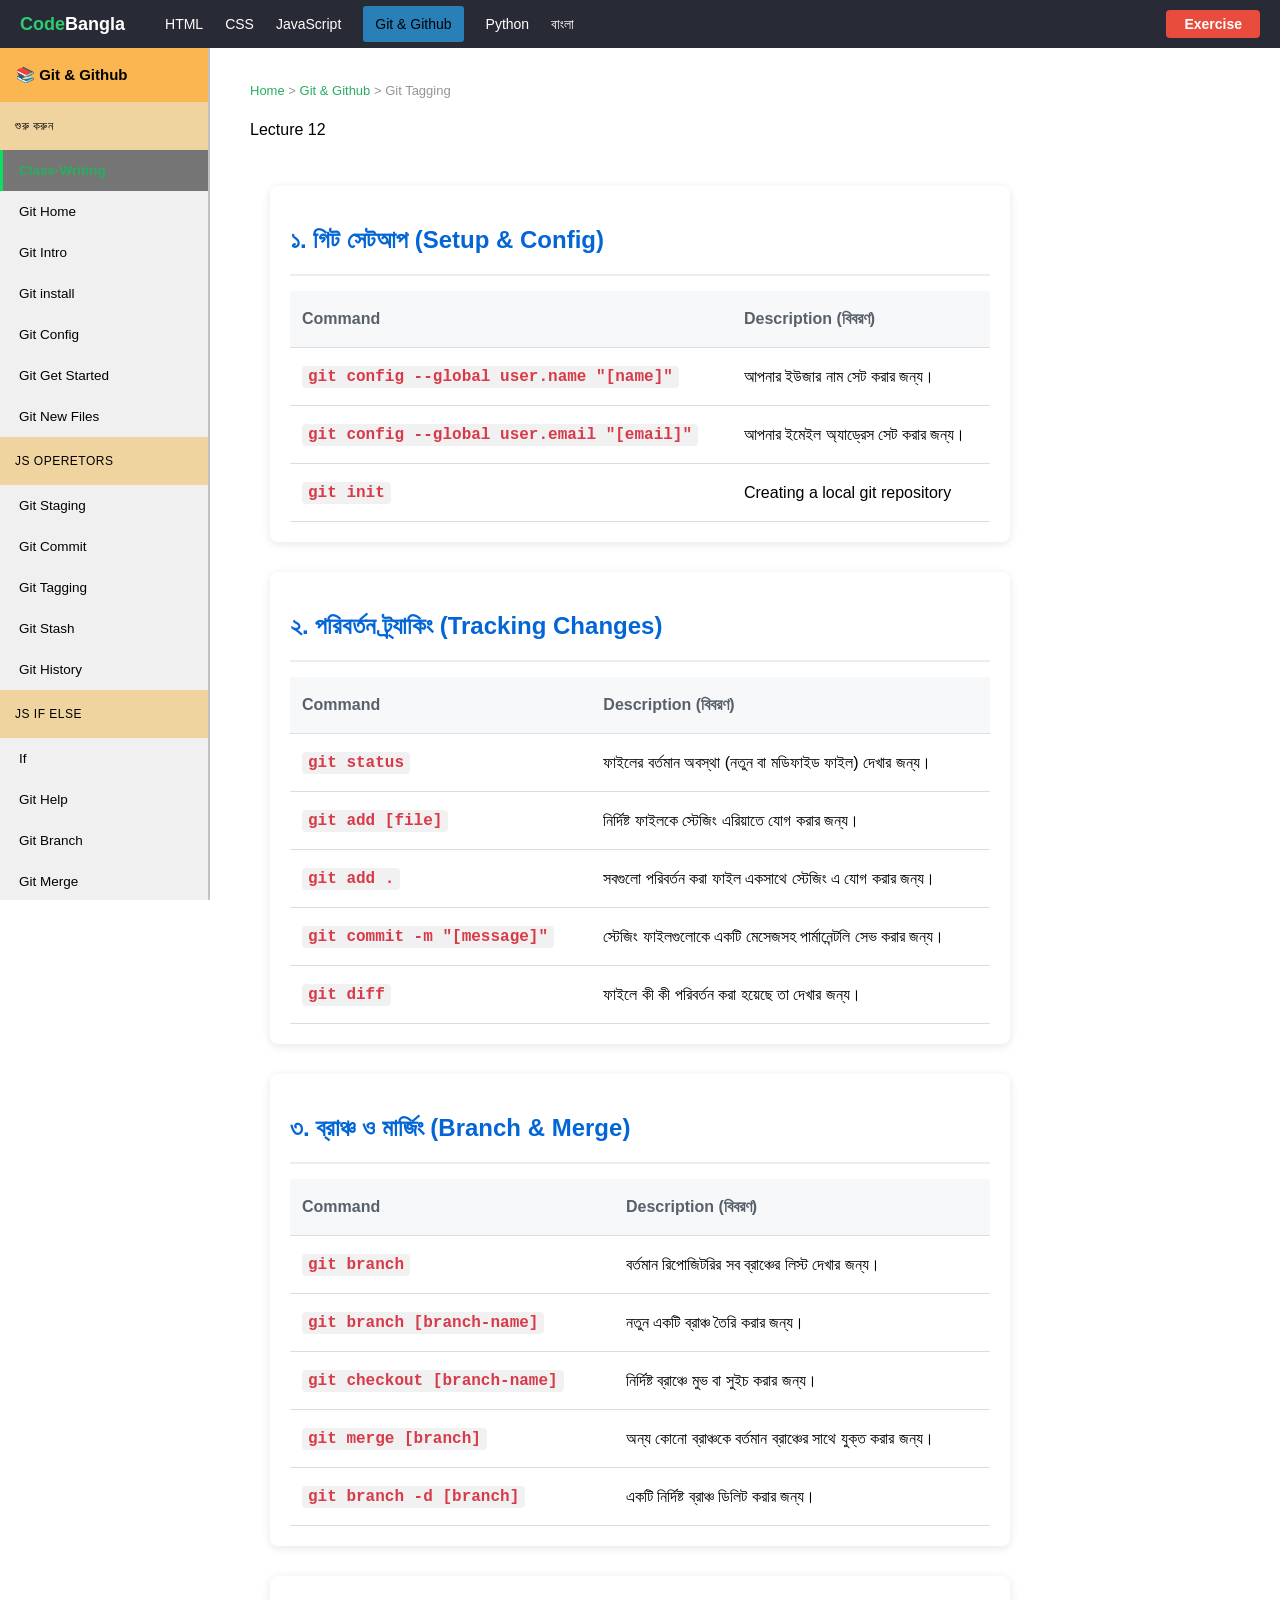
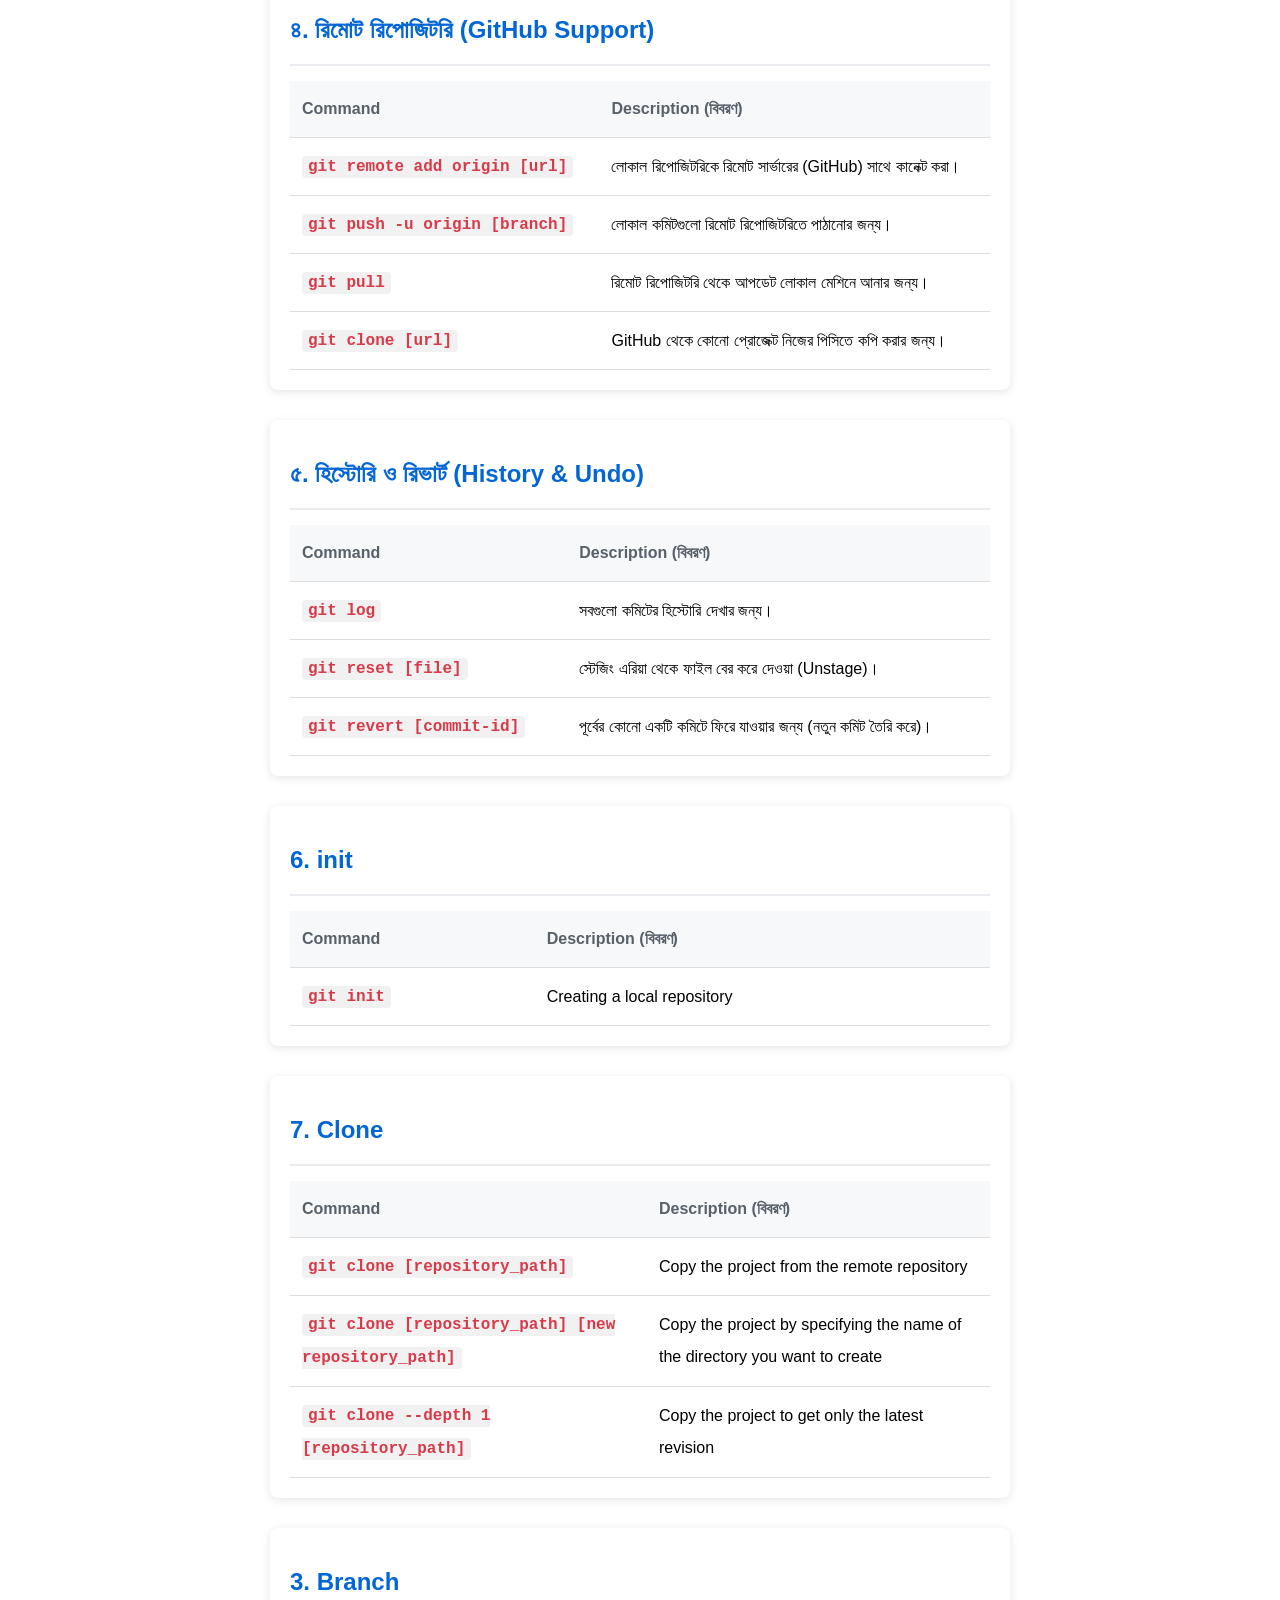
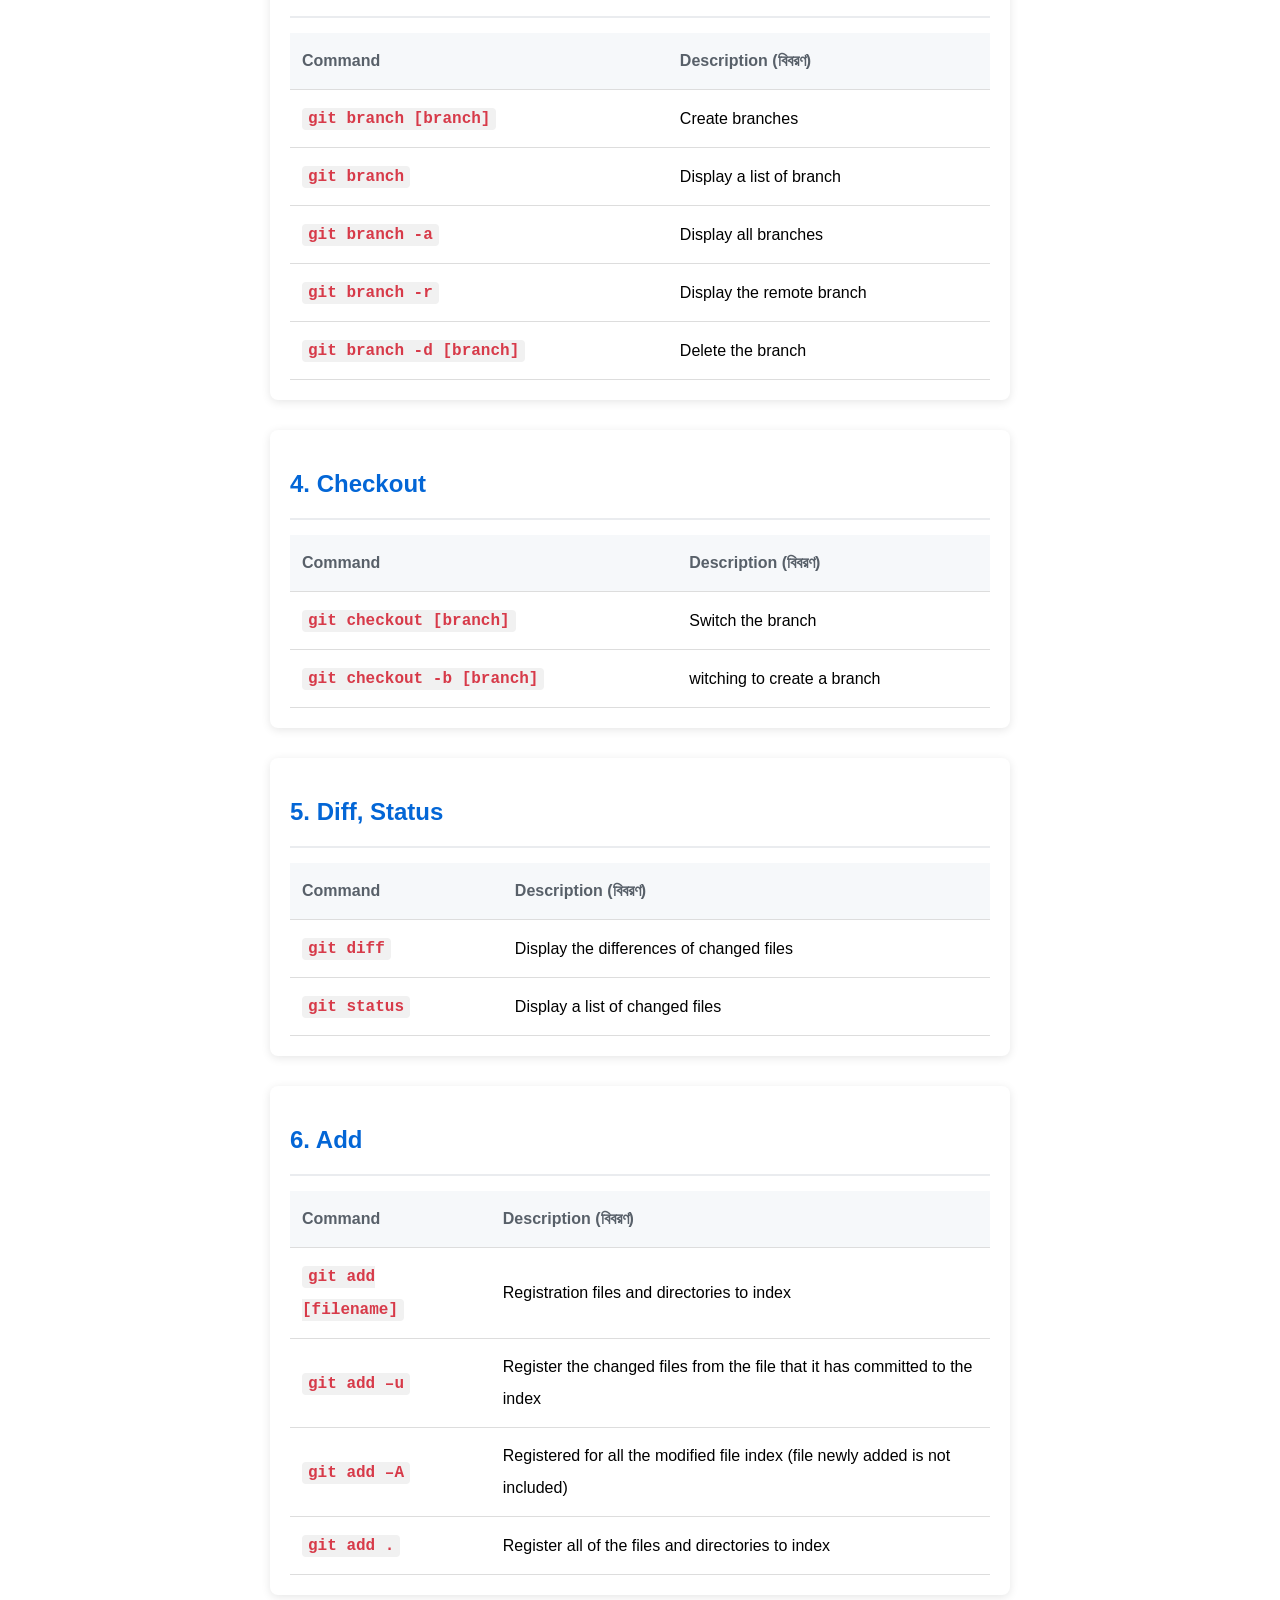
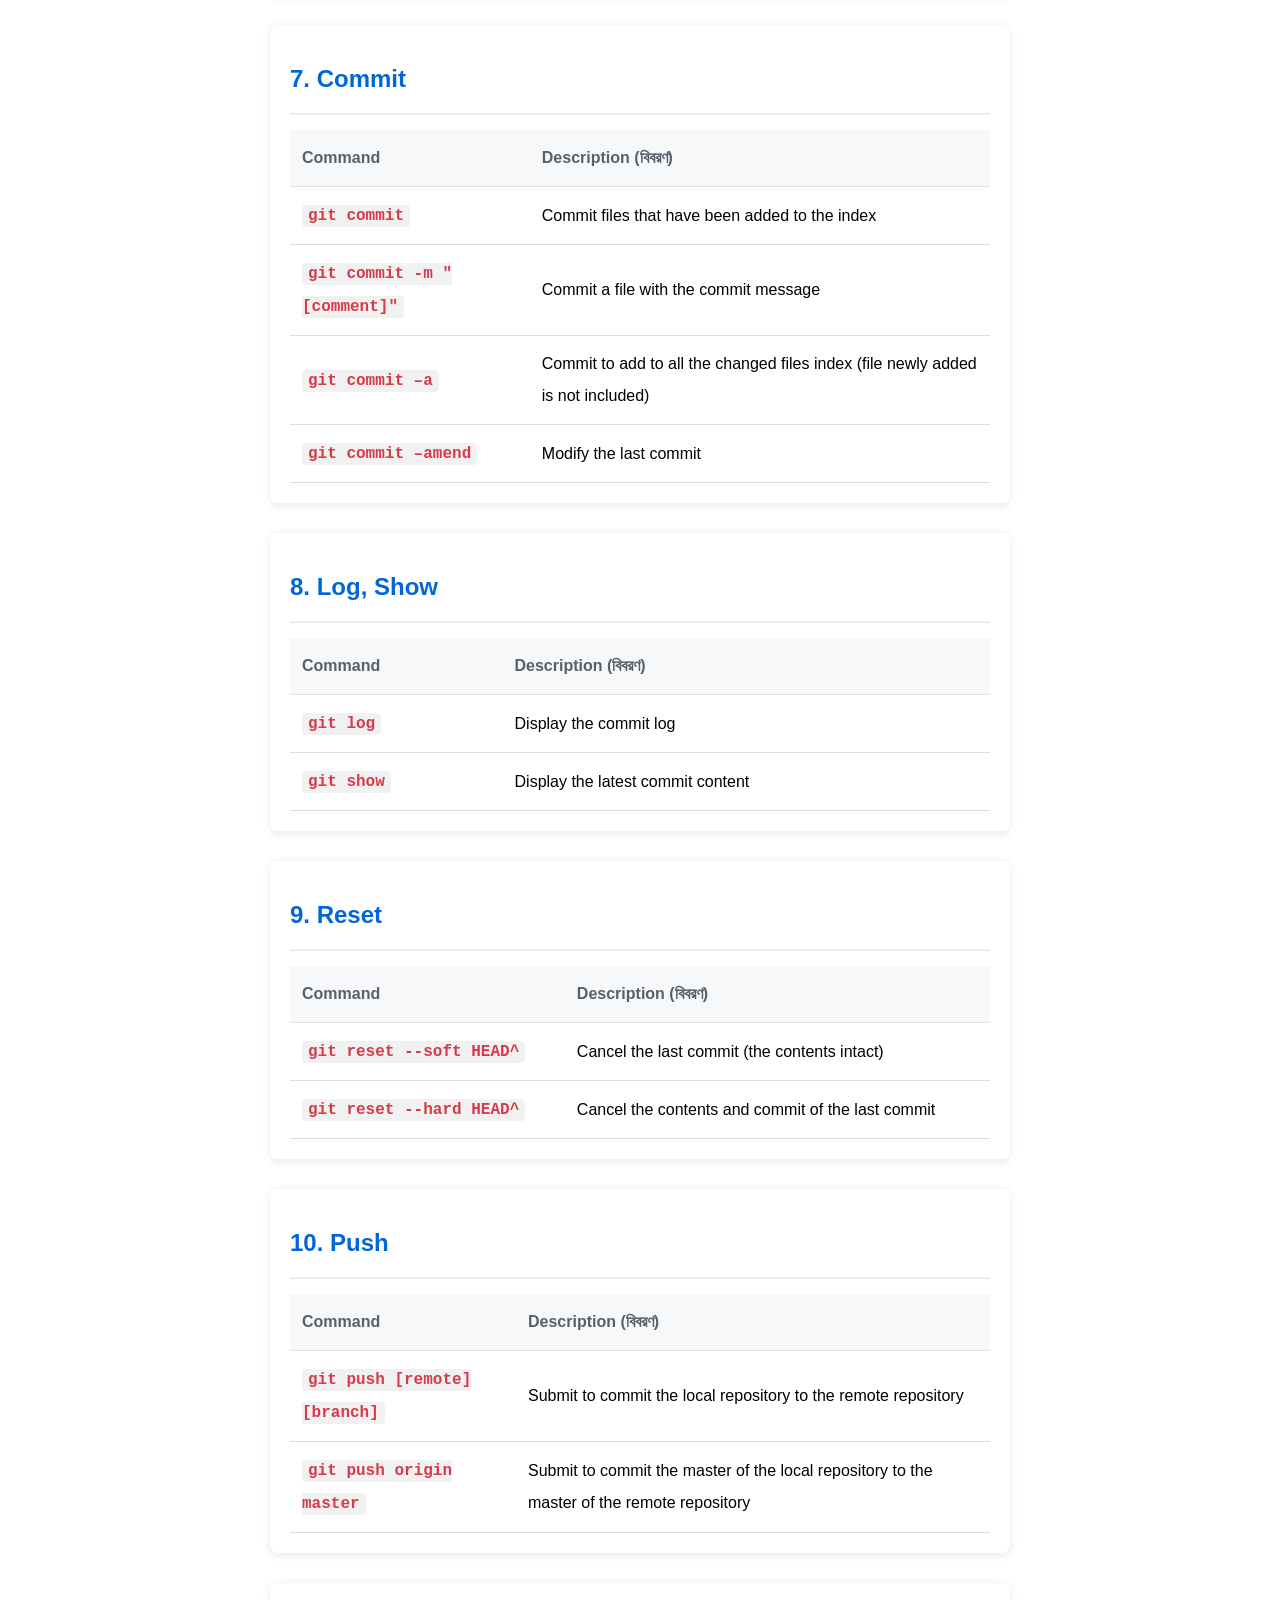
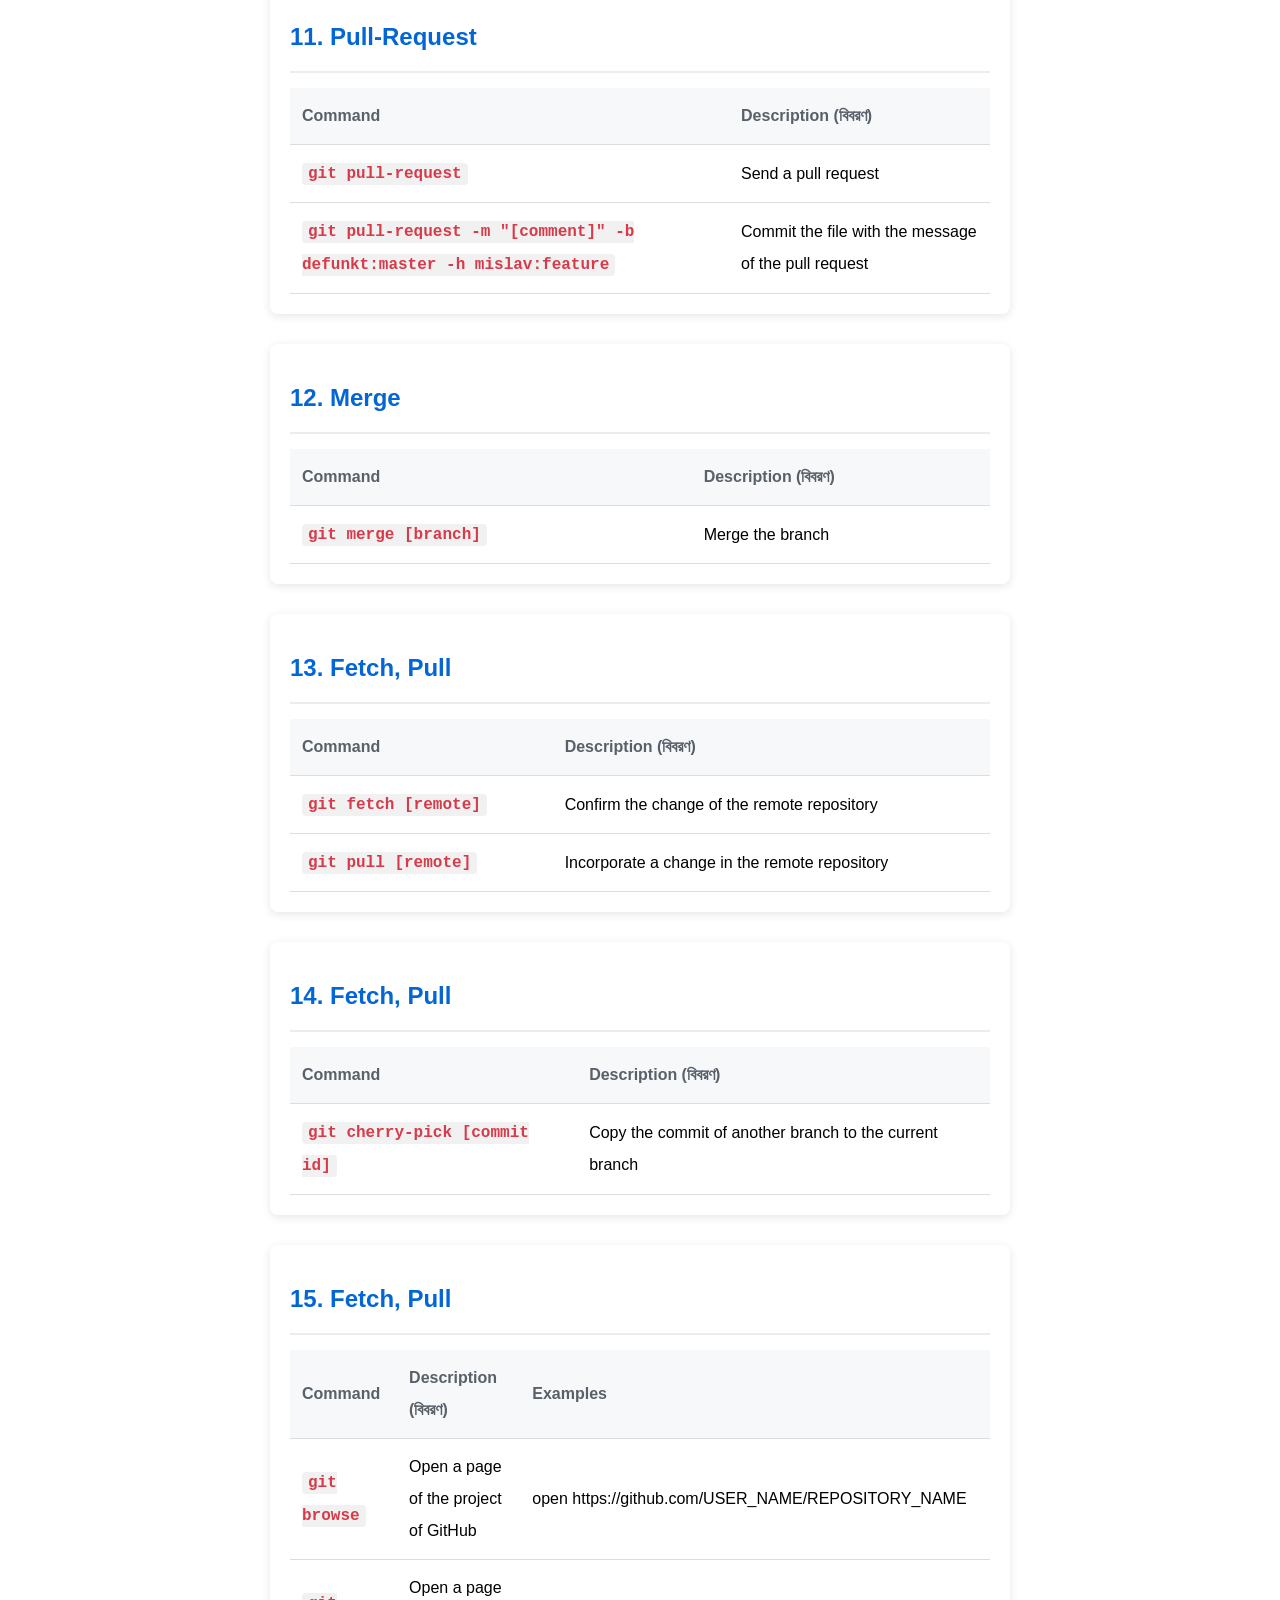
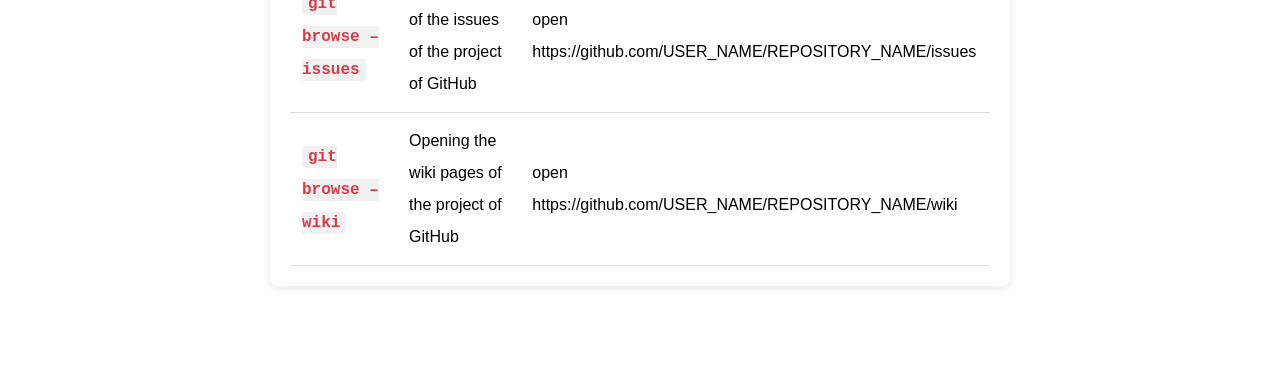
==== 04-Git-Github/04-Git-Github.html @ 044df8ef "All File Inclouded" ====
<!Doctype html>
<html lang="bn">

<head>
  <meta charset="UTF-8" />
  <meta name="viewport" content="width=device-width, initial-scale=1.0" />
  <title>Document</title>
  <link rel="stylesheet" href="04-Git-Github.css" />
</head>

<body>

  <!--? TOP NAV -->
  <!-- Start Navbar -->
  <nav class="top-nav">
    <div class="brand"><span>Code</span>Bangla</div>
    <a href="#">HTML</a>
    <a href="#">CSS</a>
    <a href="#" class="#">JavaScript</a>
    <a href="#" class="active">Git & Github</a>
    <a href="#">Python</a>
    <a href="#">বাংলা</a>
      <button class="exercise-btn">Exercise</button>
  </nav>
<!-- End of Top Navbar -->


<!-- Start Layout -->
  <div class="layout">


<!--? SIDEBAR -->
<!-- Start Sidbar -->
  <div class="sidebar">
    <div class="sidebar-header">📚 Git & Github</div>

    <div class="sidebar-section">শুরু করুন</div>
      <a onclick="showPage('class-writing')" class="active" id="nav-class-writing">Class-Writing</a>

      <a onclick="showPage('introduction')" id="nav-introduction">Git Home</a>
      <a onclick="showPage('syntax')" id="nav-syntax">Git Intro</a>
      <a onclick="showPage('statements')" id="nav-statements">Git install</a>
      <a onclick="showPage('comments')" id="nav-comments">Git Config</a>
      <a onclick="showPage('variables')" id="nav-variables">Git Get Started</a>
      <a onclick="showPage('types')" id="nav-types">Git New Files</a>

    <div class="sidebar-section">JS Operetors</div>
      <a onclick="showPage('operators')" id="nav-operators">Git Staging</a>
      <a onclick="showPage('arithmetic')" id="nav-arithmetic">Git Commit</a>
      <a onclick="showPage('assignment')" id="nav-assignment">Git Tagging</a>
      <a onclick="showPage('compasirons')" id="nav-compasirons">Git Stash</a>
      <a onclick="showPage('conditional')" id="nav-conditional">Git History</a>

    <div class="sidebar-section">JS If Else</div>
      <a onclick="showPage('if')" id="nav-if">If</a>
      <a onclick="showPage('if-else')" id="nav-if-else">Git Help</a>
      <a onclick="showPage('ternary')" id="nav-ternary">Git Branch</a>
      <a onclick="showPage('switch')" id="nav-switch">Git Merge</a>
      <a onclick="showPage('booleans')" id="nav-booleans">Git Workflow</a>
      <a onclick="showPage('logical')" id="nav-logical">Git Best Practices</a>

    <div class="sidebar-section">JS Loops</div>
      <a onclick="showPage('loops')" id="nav-loops">Git Glossary</a>
      <a onclick="showPage('loops-for')" id="nav-loops-for">Loops for</a>
      <a onclick="showPage('loops-while')" id="nav-loops-while">Loops while</a>
      <a onclick="showPage('break')" id="nav-break">Break</a>
      <a onclick="showPage('continue')" id="nav-continue">Continue</a>
      <a onclick="showPage('control-flow')" id="nav-control-flow">Control Flow</a>

    <div class="sidebar-section">JS Strings</div>
      <a onclick="showPage('strings')" id="nav-strings">Strings</a>
      <a onclick="showPage('string-templates')" id="nav-string-templates">StringTemplates</a>
      <a onclick="showPage('string-methods')" id="nav-string-methods">String Methods</a>
      <a onclick="showPage('string-search')" id="nav-string-search">String Search</a>
      <a onclick="showPage('string-reference')" id="nav-string-reference">String Reference</a>

    <div class="sidebar-section">JS Numbers</div>
      <a onclick="showPage('numbers')" id="nav-numbers">Numbers</a>
      <a onclick="showPage('numbers-methods')" id="nav-numbers-methods">Numbers Methods</a>
      <a onclick="showPage('numbers-properties')" id="nav-numbers-properties">Numbers Properties</a>
      <a onclick="showPage('numbers-reference')" id="nav-numbers-reference">Numbers Reference</a>
      <a onclick="showPage('numbers-bitwise')" id="nav-numbers-bitwise">Numbers Bitwise</a>
      <a onclick="showPage('number-biglnt')" id="nav-number-biglnt">Numbers Biglnt</a>

    <div class="sidebar-section">JS Functions</div>
      <a onclick="showPage('function-path')" id="nav-function-path">Function Path</a>
      <a onclick="showPage('function-intro')" id="nav-function-intro">Function Intro</a>
      <a onclick="showPage('function-invocation')" id="nav-function-invocation">Function Invocation</a>
      <a onclick="showPage('function-parameters')" id="nav-function-parameters">Function Parameters</a>
      <a onclick="showPage('function-returns')" id="nav-function-returns">Function Returns</a>
      <a onclick="showPage('function-arguments')" id="nav-function-arguments">Function Arguments</a>
      <a onclick="showPage('function-expressions')" id="nav-function-expressions">Function Expressions</a>
      <a onclick="showPage('function-arrow')" id="nav-function-arrow">Function Arrow</a>
      <a onclick="showPage('function-quize')" id="nav-function-quize">Function Quiz</a>

    <div class="sidebar-section">JS Objects</div>
      <a onclick="showPage('object-path')" id="nav-object-path">Object- Path</a>
      <a onclick="showPage('object-intro')" id="nav-object-intro">Object Intro</a>
      <a onclick="showPage('object-properties')" id="nav-object-properties">Object Properties</a>
      <a onclick="showPage('object-methods')" id="nav-object-methods">Object Methods</a>
      <a onclick="showPage('object-this')" id="nav-object-this">Object This</a>
      <a onclick="showPage('object-display')" id="nav-object-display">Object Display</a>
      <a onclick="showPage('object-constructors')" id="nav-object-constructors">Object Constructors</a>

    <div class="sidebar-section">JS Scope</div>
      <a onclick="showPage('scope')" id="nav-scope">Scope</a>
      <a onclick="showPage('code-blocks')" id="nav-code-blocks">Code Blocks</a>
      <a onclick="showPage('code-hoisting')" id="nav-code-hoisting">Code Hoisting</a>
      <a onclick="showPage('code-strict-mode')" id="nav-code-strict-mode">Code Strict Mode</a>

    <div class="sidebar-section">JS Dates</div>
      <a onclick="showPage('dates')" id="nav-dates">Dates</a>
      <a onclick="showPage('date-formats')" id="nav-date-formats">Date Formats</a>
      <a onclick="showPage('date-get')" id="nav-date-get">Date Get</a>
      <a onclick="showPage('date-set')" id="nav-date-set">Date Set</a>
      <a onclick="showPage('date-methods')" id="nav-date-methods">Date Methods</a>
      <a onclick="showPage('date-blocks')" id="nav-date-blocks">Code Blocks</a>

    <div class="sidebar-section">JS Arrays</div>
      <a onclick="showPage('arrays')" id="nav-arrays">Arrays</a>
      <a onclick="showPage('array-methods')" id="nav-array-methods">Array Methods</a>
      <a onclick="showPage('array-search')" id="nav-array-search">Array Search</a>
      <a onclick="showPage('array-sort')" id="nav-array-sort">Array Sort</a>
      <a onclick="showPage('array-iterations')" id="nav-array-iterations">Array Iterations</a>
      <a onclick="showPage('array-reference')" id="nav-array-reference">Array Reference</a>
      <a onclick="showPage('array-const')" id="nav-array-const">Array Const</a>
  </div>
<!-- End Sidbar -->


<!--? MAIN CONTENT -->
<!-- Start Main Content -->
  <div class="main">










<!--? Class-00 Class-writing পেজ এর জন্য -->
<!--! Class-00 Class-writing পেজ এর জন্য -->
    <div class="page" id="page-class-writing">
            <div class="breadcrumb">
        <a href="#">Home</a> >
        <a href="#">Git & Github</a> > Git Tagging
    </div>
        <div>Lecture 12</div> 


        <main>
        <section class="command-section">
            <h2 class="git-all-tag">১. গিট সেটআপ (Setup & Config)</h2>
            <table>
                <tr>
                    <th>Command</th>
                    <th>Description (বিবরণ)</th>
                </tr>
                <tr>
                    <td><code>git config --global user.name "[name]"</code></td>
                    <td>আপনার ইউজার নাম সেট করার জন্য।</td>
                </tr>
                <tr>
                    <td><code>git config --global user.email "[email]"</code></td>
                    <td>আপনার ইমেইল অ্যাড্রেস সেট করার জন্য।</td>
                </tr>
                <tr>
                    <td><code>git init</code></td>
                    <td>Creating a local git repository</td>
                </tr>
            </table>
        </section>

        <section class="command-section">
            <h2  class="git-all-tag">২. পরিবর্তন ট্র্যাকিং (Tracking Changes)</h2>
            <table>
                <tr>
                    <th>Command</th>
                    <th>Description (বিবরণ)</th>
                </tr>
                <tr>
                    <td><code>git status</code></td>
                    <td>ফাইলের বর্তমান অবস্থা (নতুন বা মডিফাইড ফাইল) দেখার জন্য।</td>
                </tr>
                <tr>
                    <td><code>git add [file]</code></td>
                    <td>নির্দিষ্ট ফাইলকে স্টেজিং এরিয়াতে যোগ করার জন্য।</td>
                </tr>
                <tr>
                    <td><code>git add .</code></td>
                    <td>সবগুলো পরিবর্তন করা ফাইল একসাথে স্টেজিং এ যোগ করার জন্য।</td>
                </tr>
                <tr>
                    <td><code>git commit -m "[message]"</code></td>
                    <td>স্টেজিং ফাইলগুলোকে একটি মেসেজসহ পার্মানেন্টলি সেভ করার জন্য।</td>
                </tr>
                <tr>
                    <td><code>git diff</code></td>
                    <td>ফাইলে কী কী পরিবর্তন করা হয়েছে তা দেখার জন্য।</td>
                </tr>
            </table>
        </section>

        <section class="command-section">
            <h2  class="git-all-tag">৩. ব্রাঞ্চ ও মার্জিং (Branch & Merge)</h2>
            <table>
                <tr>
                    <th>Command</th>
                    <th>Description (বিবরণ)</th>
                </tr>
                <tr>
                    <td><code>git branch</code></td>
                    <td>বর্তমান রিপোজিটরির সব ব্রাঞ্চের লিস্ট দেখার জন্য।</td>
                </tr>
                <tr>
                    <td><code>git branch [branch-name]</code></td>
                    <td>নতুন একটি ব্রাঞ্চ তৈরি করার জন্য।</td>
                </tr>
                <tr>
                    <td><code>git checkout [branch-name]</code></td>
                    <td>নির্দিষ্ট ব্রাঞ্চে মুভ বা সুইচ করার জন্য।</td>
                </tr>
                <tr>
                    <td><code>git merge [branch]</code></td>
                    <td>অন্য কোনো ব্রাঞ্চকে বর্তমান ব্রাঞ্চের সাথে যুক্ত করার জন্য।</td>
                </tr>
                <tr>
                    <td><code>git branch -d [branch]</code></td>
                    <td>একটি নির্দিষ্ট ব্রাঞ্চ ডিলিট করার জন্য।</td>
                </tr>
            </table>
        </section>

        <section class="command-section">
            <h2 class="git-all-tag">৪. রিমোট রিপোজিটরি (GitHub Support)</h2>
            <table>
                <tr>
                    <th>Command</th>
                    <th>Description (বিবরণ)</th>
                </tr>
                <tr>
                    <td><code>git remote add origin [url]</code></td>
                    <td>লোকাল রিপোজিটরিকে রিমোট সার্ভারের (GitHub) সাথে কানেক্ট করা।</td>
                </tr>
                <tr>
                    <td><code>git push -u origin [branch]</code></td>
                    <td>লোকাল কমিটগুলো রিমোট রিপোজিটরিতে পাঠানোর জন্য।</td>
                </tr>
                <tr>
                    <td><code>git pull</code></td>
                    <td>রিমোট রিপোজিটরি থেকে আপডেট লোকাল মেশিনে আনার জন্য।</td>
                </tr>
                <tr>
                    <td><code>git clone [url]</code></td>
                    <td>GitHub থেকে কোনো প্রোজেক্ট নিজের পিসিতে কপি করার জন্য।</td>
                </tr>
            </table>
        </section>

        <section class="command-section">
            <h2 class="git-all-tag">৫. হিস্টোরি ও রিভার্ট (History & Undo)</h2>
            <table>
                <tr>
                    <th>Command</th>
                    <th>Description (বিবরণ)</th>
                </tr>
                <tr>
                    <td><code>git log</code></td>
                    <td>সবগুলো কমিটের হিস্টোরি দেখার জন্য।</td>
                </tr>
                <tr>
                    <td><code>git reset [file]</code></td>
                    <td>স্টেজিং এরিয়া থেকে ফাইল বের করে দেওয়া (Unstage)।</td>
                </tr>
                <tr>
                    <td><code>git revert [commit-id]</code></td>
                    <td>পূর্বের কোনো একটি কমিটে ফিরে যাওয়ার জন্য (নতুন কমিট তৈরি করে)।</td>
                </tr>
            </table>
        </section>

        <section class="command-section">
            <h2 class="git-all-tag">6. init</h2>
            <table>
                <tr>
                    <th>Command</th>
                    <th>Description (বিবরণ)</th>
                </tr>
                <tr>
                    <td><code>git init </code></td>
                    <td>Creating a local repository</td>
                </tr>
            </table>
        </section>

        <section class="command-section">
            <h2 class="git-all-tag">7. Clone</h2>
            <table>
                <tr>
                    <th>Command</th>
                    <th>Description (বিবরণ)</th>
                </tr>
                <tr>
                    <td><code>git clone [repository_path] </code></td>
                    <td>Copy the project from the remote repository</td>
                </tr>
                <tr>
                    <td><code>git clone [repository_path] [new repository_path]</code></td>
                    <td>Copy the project by specifying the name of the directory you want to create</td>
                </tr>
                <tr>
                    <td><code>git clone --depth 1 [repository_path]</code></td>
                    <td>Copy the project to get only the latest revision</td>
                </tr>
            </table>
        </section>

        <section class="command-section">
            <h2 class="git-all-tag">3. Branch</h2>
            <table>
                <tr>
                    <th>Command</th>
                    <th>Description (বিবরণ)</th>
                </tr>
                <tr>
                    <td><code>git branch [branch] </code></td>
                    <td>Create branches </td>
                </tr>
                <tr>
                    <td><code>git branch </code></td>
                    <td>Display a list of branch </td>
                </tr>
                <tr>
                    <td><code>git branch -a</code></td>
                    <td>Display all branches </td>
                </tr>
                <tr>
                    <td><code>git branch -r</code></td>
                    <td>Display the remote branch </td>
                </tr>
                <tr>
                    <td><code>git branch -d [branch]</code></td>
                    <td>Delete the branch</td>
                </tr>
            </table>
        </section>

        <section class="command-section">
            <h2 class="git-all-tag">4. Checkout</h2>
            <table>
                <tr>
                    <th>Command</th>
                    <th>Description (বিবরণ)</th>
                </tr>
                <tr>
                    <td><code>git checkout [branch]</code></td>
                    <td>Switch the branch</td>
                </tr>
                <tr>
                    <td><code>git checkout -b [branch]</code></td>
                    <td>witching to create a branch</td>
                </tr>                
            </table>
        </section>

        <section class="command-section">
            <h2 class="git-all-tag">5. Diff, Status</h2>
            <table>
                <tr>
                    <th>Command</th>
                    <th>Description (বিবরণ)</th>
                </tr>
                <tr>
                    <td><code>git diff</code></td>
                    <td>Display the differences of changed files</td>
                </tr>
                <tr>
                    <td><code>git status</code></td>
                    <td>Display a list of changed files</td>
                </tr>                
            </table>
        </section>

        <section class="command-section">
            <h2 class="git-all-tag">6. Add</h2>
            <table>
                <tr>
                    <th>Command</th>
                    <th>Description (বিবরণ)</th>
                </tr>
                <tr>
                    <td><code>git add [filename] </code></td>
                    <td>Registration files and directories to index</td>
                </tr>
                <tr>
                    <td><code>git add –u</code></td>
                    <td>Register the changed files from the file that it has committed to the index</td>
                </tr>                
                <tr>
                    <td><code>git add –A</code></td>
                    <td>Registered for all the modified file index (file newly added is not included)</td>
                </tr>                
                <tr>
                    <td><code>git add .</code></td>
                    <td>Register all of the files and directories to index</td>
                </tr>                
            </table>
        </section>

        <section class="command-section">
            <h2 class="git-all-tag">7. Commit</h2>
            <table>
                <tr>
                    <th>Command</th>
                    <th>Description (বিবরণ)</th>
                </tr>
                <tr>
                    <td><code>git commit</code></td>
                    <td>Commit files that have been added to the index</td>
                </tr>
                <tr>
                    <td><code>git commit -m "[comment]"</code></td>
                    <td>Commit a file with the commit message</td>
                </tr>                
                <tr>
                    <td><code>git commit –a</code></td>
                    <td>Commit to add to all the changed files index (file newly added is not included)</td>
                </tr>                
                <tr>
                    <td><code>git commit –amend</code></td>
                    <td>Modify the last commit</td>
                </tr>                
            </table>
        </section>

        <section class="command-section">
            <h2 class="git-all-tag">8. Log, Show</h2>
            <table>
                <tr>
                    <th>Command</th>
                    <th>Description (বিবরণ)</th>
                </tr>
                <tr>
                    <td><code>git log</code></td>
                    <td>Display the commit log</td>
                </tr>
                <tr>
                    <td><code>git show</code></td>
                    <td>Display the latest commit content</td>
                </tr>                
                                
            </table>
        </section>

        <section class="command-section">
            <h2 class="git-all-tag">9. Reset</h2>
            <table>
                <tr>
                    <th>Command</th>
                    <th>Description (বিবরণ)</th>
                </tr>
                <tr>
                    <td><code>git reset --soft HEAD^	</code></td>
                    <td>Cancel the last commit (the contents intact)</td>
                </tr>
                <tr>
                    <td><code>git reset --hard HEAD^</code></td>
                    <td>Cancel the contents and commit of the last commit</td>
                </tr>                
                                
            </table>
        </section>

        <section class="command-section">
            <h2 class="git-all-tag">10. Push</h2>
            <table>
                <tr>
                    <th>Command</th>
                    <th>Description (বিবরণ)</th>
                </tr>
                <tr>
                    <td><code>git push [remote] [branch]</code></td>
                    <td>Submit to commit the local repository to the remote repository</td>
                </tr>
                <tr>
                    <td><code>git push origin master</code></td>
                    <td>Submit to commit the master of the local repository to the master of the remote repository</td>
                </tr>                
                                
            </table>
        </section>

        <section class="command-section">
            <h2 class="git-all-tag">11. Pull-Request</h2>
            <table>
                <tr>
                    <th>Command</th>
                    <th>Description (বিবরণ)</th>
                </tr>
                <tr>
                    <td><code>git pull-request</code></td>
                    <td>Send a pull request</td>
                </tr>
                <tr>
                    <td><code>git pull-request -m "[comment]" -b defunkt:master -h mislav:feature</code></td>
                    <td>Commit the file with the message of the pull request</td>
                </tr>                
                                
            </table>
        </section>

        <section class="command-section">
            <h2 class="git-all-tag">12. Merge</h2>
            <table>
                <tr>
                    <th>Command</th>
                    <th>Description (বিবরণ)</th>
                </tr>
                <tr>
                    <td><code>git merge [branch]</code></td>
                    <td>Merge the branch</td>
                </tr>  

            </table>
        </section>

        <section class="command-section">
            <h2 class="git-all-tag">13. Fetch, Pull</h2>
            <table>
                <tr>
                    <th>Command</th>
                    <th>Description (বিবরণ)</th>
                </tr>
                <tr>
                    <td><code>git fetch [remote]</code></td>
                    <td>Confirm the change of the remote repository</td>
                </tr>
                <tr>
                    <td><code>git pull [remote]</code></td>
                    <td>Incorporate a change in the remote repository</td>
                </tr>                
                                
            </table>
        </section>

        <section class="command-section">
            <h2 class="git-all-tag">14. Fetch, Pull</h2>
            <table>
                <tr>
                    <th>Command</th>
                    <th>Description (বিবরণ)</th>
                </tr>
                <tr>
                    <td><code>git cherry-pick [commit id]</code></td>
                    <td>Copy the commit of another branch to the current branch</td>
                </tr>               
                
            </table>
        </section>

        <section class="command-section">
            <h2 class="git-all-tag">15. Fetch, Pull</h2>
            <table>
                <tr>
                    <th>Command</th>
                    <th>Description (বিবরণ)</th>
                    <th>Examples</th>
                </tr>
                <tr>
                    <td><code>git browse</code></td>
                    <td>Open a page of the project of GitHub</td>
                    <td>open https://github.com/USER_NAME/REPOSITORY_NAME</td>
                </tr>
                <tr>
                    <td><code>git browse – issues</code></td>
                    <td>Open a page of the issues of the project of GitHub</td>
                    <td>open https://github.com/USER_NAME/REPOSITORY_NAME/issues</td>
                </tr>                
                <tr>
                    <td><code>git browse – wiki</code></td>
                    <td>Opening the wiki pages of the project of GitHub</td>
                    <td>open https://github.com/USER_NAME/REPOSITORY_NAME/wiki</td>
                </tr>                
                                
            </table>
        </section>


    
    </main>


    </div>

<!-- Class-Writing End -->










<!--? Class-01 Introduction পেজ এর জন্য -->
<!--! Class-01 Introduction পেজ এর জন্য -->
    <div class="page" id="page-introduction">
        <h1>JS introduction</h1>
        <p>introduction সংক্রান্ত আলোচনা এখানে থাকবে।</p>
    </div>

    <!-- End On Page: CSS পরিচিতি -->


<!--? Class-02 Syntax পেজ এর জন্য -->
<!--! Class-02 syntax পেজ এর জন্য -->
    <div class="page" id="page-syntax">
            <div class="breadcrumb">
                <a href="#">Home</a> >
                <a href="#">Git & Github</a> > Git Intro
            </div>
            <div>Lecture 2</div>

            
        <!--? Chepter 01 -->
        <h1>Git and GitHub Introduction</h1>
        <div class="bg">
            <h2>১. What is Git? (গিট কী?)</h2>
            <p>Git হলো একটি Version Control System (VCS)। সহজ কথায়, এটি একটি সফটওয়্যার যা আপনার প্রজেক্টের প্রতিটি ছোট-বড় পরিবর্তনের ইতিহাস (History) রেকর্ড করে রাখে।</p>
            
            <ul>
                <li>এটি লিনাক্সের জনক লিনাস টরভাল্ডস তৈরি করেছেন।</li>
                <li>এটি আপনার নিজের কম্পিউটারে (Offline-এ) কাজ করে।</li>
            </ul>
        </div>

        <!--? Chepter 02 -->
        <div class="bg">
            <h2>২. Key Git Concepts (গিটের মূল ধারণা)</h2>
            <p>গিট বুঝতে হলে নিচের ৩টি বিষয় সবথেকে গুরুত্বপূর্ণ:</p>
            
            <ul>
                <li><strong>Repository (রিপোজিটরি): </strong> আপনার প্রজেক্টের মূল ফোল্ডার, যেখানে গিট তার সব ডাটাবেস জমা রাখে।</li>
                <li><strong>Commit (কমিট):</strong> প্রজেক্টের একটি নির্দিষ্ট সময়ের "স্ন্যাপশট" বা সেভ পয়েন্ট।</li>
                <li><strong>Branch (ব্রাঞ্চ):</strong> মূল কাজ ঠিক রেখে আলাদাভাবে কোনো নতুন ফিচার ট্রাই করার জন্য একটি আলাদা শাখা।</li>
            </ul>
        </div>

        <!--? Chepter 03 -->
        <div class="bg">
            <h2>৩. Working with Git (গিট কীভাবে কাজ করে?)</h2>
            <p>গিট মূলত ৩টি ধাপে বা "States"-এ কাজ করে:</p>
            
            <ul>
                <li><strong>Working Directory: </strong> যেখানে আপনি সরাসরি ফাইল এডিট বা ডিলিট করছেন।</li>
                <li><strong>Staging Area: </strong><span class="sel">git add</span> করার পর ফাইলগুলো এখানে আসে। এটি হলো সেভ (Commit) করার জন্য প্রস্তুতির জায়গা।</li>
                <li><strong>Local Repository: </strong> <span class="sel">git commit</span> করার পর ফাইলগুলো চিরস্থায়ীভাবে ইতিহাসের অংশ হয়ে যায়।</li>
            </ul>
        </div>
        

        <!--? Chepter 04 -->
        <div class="bg">
            <h2>৪. Why Git? (কেন গিট ব্যবহার করবেন?)</h2>

            <ul>
                <li><strong>টাইম ট্রাভেল:</strong> আপনি চাইলে এক বছর আগে আপনার কোড কেমন ছিল, সেখানে ফিরে যেতে পারেন।</li>
                <li><strong>নিরাপত্তা:</strong> ভুল করে কোড ডিলিট হয়ে গেলেও গিট থেকে তা উদ্ধার করা সম্ভব।</li>
                <li><strong>কোলাবরেশন:</strong> একই প্রজেক্টে পৃথিবীর বিভিন্ন প্রান্ত থেকে হাজার হাজার মানুষ একসাথে কাজ করতে পারে।</li>
                <li><strong>উন্নত ট্র্যাকিং:</strong> কে, কখন, ফাইলের কোন লাইনে কী পরিবর্তন করেছে, তা একদম পরিষ্কারভাবে দেখা যায়।</li>
            </ul>
        </div>

        <!--? Chepter 05 -->
        <div class="bg">
            <h2>৫. What is GitHub? (গিটহাব কী?)</h2>
            <p>অনেকে গিট এবং গিটহাবকে এক মনে করেন, কিন্তু তারা আলাদা।</p>

            <ul>
                <li><strong>গিটহাব</strong> হলো একটি অনলাইন ক্লাউড প্ল্যাটফর্ম বা ওয়েবসাইট।</li>
                <li>এটি আপনার কম্পিউটারের গিট রিপোজিটরিগুলোকে অনলাইনে জমা রাখার জায়গা (Hosting)।</li>
                <li><strong>সহজ উদাহরণ:</strong> সহজ উদাহরণ: গিট যদি হয় আপনার ফোনের "ক্যামেরা" (যা ছবি তোলে বা রেকর্ড করে), তবে গিটহাব হলো "গুগল ড্রাইভ" বা "আইক্লাউড" (যেখানে আপনি ছবিগুলো অনলাইনে ব্যাকআপ রাখেন)।</li>
            </ul>
        </div>


        <!--? Chepter 06 -->
        <div class="bg">
            <h2>৬. Git and GitHub Introduction (সমন্বয়)</h2>
            <p>আপনি যখন আপনার পিসিতে Git ব্যবহার করে কাজ শেষ করেন, তখন সেই কাজগুলো সবার সাথে শেয়ার করার জন্য বা ব্যাকআপ রাখার জন্য GitHub-এ push করে পাঠিয়ে দেন। এর মাধ্যমে অন্যান্য ডেভেলপাররা আপনার কোড দেখতে পারে এবং প্রয়োজনে সাহায্য করতে পারে।</p>

            <ul><strong>সংক্ষেপে:</strong>
                <li><strong>Git:</strong> টুল বা সফটওয়্যার (লোকাল পিসিতে থাকে)।</li>
                <li><strong>GitHub:</strong> ওয়েবসাইট বা ক্লাউড সার্ভিস (অনলাইনে থাকে)।</li>
            </ul>
        </div>
    </div>


<!--? Class-03 Statements পেজ এর জন্য -->
<!--! Class-03 Statements পেজ এর জন্য -->
    <div class="page" id="page-statements">
        <div class="breadcrumb">
                <a href="#">Home</a> >
                <a href="#">Git & Github</a> > Git Install
            </div>
                <div>Lecture 3</div>

        <!--? Chepter 01 -->
        <h1>Git Install</h1>
        <div class="bg">
            <h2>১. Git Install এবং How to Install Git</h2>
            <p>উইন্ডোজে গিট ইন্সটল করার সবথেকে নিরাপদ উপায় হলো অফিসিয়াল ওয়েবসাইট git-scm.com থেকে ফাইল ডাউনলোড করা।</p>

            <ul>
                <li>ডাউনলোড করা .exe ফাইলটি ওপেন করে সাধারণত সব অপশনে Next দিলেই এটি সুন্দরভাবে ইন্সটল হয়ে যায়। তবে মাঝখানের কিছু টেকনিক্যাল সেটিংস বুঝে নেওয়া ভালো।</li>
            </ul>
        </div>

        <!--? Chepter 02 -->
        <div class="bg">
        <h2>২. Git Bash কী?</h2>
        <p>ইন্সটল করার পর আপনি Git Bash নামে একটি অ্যাপ পাবেন। উইন্ডোজের সাধারণ কমান্ড প্রম্পটের (CMD) চেয়ে এটি অনেক বেশি শক্তিশালী। কারণ এটি আপনাকে উইন্ডোজের ভেতরেই লিনাক্স বা ইউনিক্স টার্মিনালের স্বাদ দেয়। গিটের সব কমান্ড এখানে কোনো ঝামেলা ছাড়াই চলে।</p>
        </div>

        <!--? Chepter 03 -->
        <div class="bg">
            <h2>৩. Verifying Your Installation (ইন্সটল হয়েছে কি না দেখা)</h2>
            <p>ইন্সটল করার পর গিট ঠিকমতো কাজ করছে কি না তা চেক করতে আপনার টার্মিনালে (CMD বা Git Bash) এই কমান্ডটি দিন:</p>

    <pre>
    <span class="com">Bash</span>
    <span class="sel">git --version</span>
    </pre>

        <p>যদি আপনি <span class="com">git version 2.x.x </span> এর মতো কোনো আউটপুট পান, তবে বুঝবেন গিট সফলভাবে ইন্সটল হয়েছে।</p>
        </div>

        <!--? Chepter 04 -->
        <div class="bg">
            <h2>৪. Default Editor</h2>
            <p>ইন্সটলেশনের সময় গিট আপনাকে জিজ্ঞেস করবে আপনি কোন এডিটর (যেমন: Vim, Notepad++, VS Code) ব্যবহার করতে চান।</p>

            <ul>
                <li>যদি ভুলে Vim সিলেক্ট হয়ে থাকে, তবে কোনো বড় কমান্ডের সময় গিট একটি কালো স্ক্রিন ওপেন করতে পারে যা থেকে বের হওয়া কঠিন।</li>
                <li>পরে এটি পরিবর্তন করতে চাইলে লিখুন:</li>
                <li><span class="sel">git config --global core.editor "notepad" </span> (অথবা আপনার পছন্দের এডিটর)।</li>
            </ul>
        </div>

        <!--? Chepter 05 -->
        <div class="bg">
            <h2>৫. PATH Environment (পাথ এনভায়রনমেন্ট)</h2>
            <p>এটি অত্যন্ত গুরুত্বপূর্ণ। আপনি যদি চান যে আপনার কম্পিউটারের যেকোনো ফোল্ডার থেকে বা যেকোনো টার্মিনাল (যেমন আপনার বর্তমান CMD) থেকে গিট কাজ করুক, তবে গিটকে PATH-এ যুক্ত থাকতে হবে।</p>
            <h3>How to Add Git to PATH after Installation?</h3>
            <p>যদি ইন্সটলেশনের সময় এটি না করে থাকেন, তবে ম্যানুয়ালি করতে হবে:</p>

            <ul>
                <li>উইন্ডোজ সার্চে লিখুন <strong>"Edit the system environment variables"</strong> ।</li>
                <li><strong>Environment Variables</strong> বাটনে ক্লিক করুন।</li>
                <li><strong>System Variables</strong> এর নিচে <span class="prop">Path</span> খুঁজে বের করে Edit ক্লিক করুন।</li>
                <li>New ক্লিক করে গিটের বিন ফোল্ডারের লোকেশন (যেমন: C:\Program Files\Git\bin) লিখে দিন।</li>
                <li>সব ওকে (OK) করে দিয়ে আপনার টার্মিনালটি রিস্টার্ট করুন।</li>
            </ul>
        </div>
        <!--? Chepter 06 -->
        <div class="bg">
            <h2>৬. Line Endings (লাইন এন্ডিং)</h2>
            <p>উইন্ডোজ এবং লিনাক্স ফাইল সেভ করার সময় আলাদা ফরম্যাট ব্যবহার করে।</p>

            <ul>
                <li>ইন্সটলেশনের সময় সব সময় <span class="sel">"Checkout Windows-style, commit Unix-style line endings"</span>  সিলেক্ট করবেন। এতে আপনার কোড যখন অনলাইনে (GitHub) যাবে, তখন ফরম্যাটিং নষ্ট হবে না।</li>
            </ul>
        </div>

        <!--? Chepter 07 -->
        <div class="bg">
            <h2>৮. Troubleshooting & Common Installation Issues</h2>
            <strong>সাধারণ কিছু সমস্যা:</strong>
            
            <ul>
                <li><strong>'git' is not recognized:</strong> এটি হওয়ার প্রধান কারণ হলো গিট PATH-এ যুক্ত নেই। ওপরের ৫ নম্বর ধাপটি অনুসরণ করলে এটি ঠিক হয়ে যাবে।</li>
                <li><strong>Permission Denied:</strong> অনেক সময় সি-ড্রাইভে কাজ করার সময় পারমিশন চায়। সেক্ষেত্রে আপনার টার্মিনালটি <strong>"Run as Administrator"</strong> দিয়ে ওপেন করুন।</li>
                <li><strong>Installation stuck:</strong> যদি ইন্সটলেশন আটকে যায়, তবে এন্টিভাইরাস বা ফায়ারওয়াল সাময়িকভাবে বন্ধ করে আবার চেষ্টা করুন।</li>
            </ul>
        </div>
    </div>


<!--? Class-04 Comments পেজ এর জন্য -->
<!--! Class-04 Comments পেজ এর জন্য -->
<div class="page" id="page-comments">
        <div class="breadcrumb">
        <a href="#">Home</a> >
        <a href="#">Git & Github</a> > Git Config
    </div>
        <div>Lecture 4</div>

    <!--? Chepter 00 -->
    <h1>Git Config</h1>
    <p>Git-এ কাজ শুরু করার আগে Git Config সেটআপ করা অনেকটা আপনার ডিজিটাল আইডি কার্ড বা পরিচয়পত্র তৈরি করার মতো। আপনি যখনই কোনো প্রজেক্টে কাজ করবেন, গিট আপনার এই কনফিগারেশন থেকেই জানতে পারবে কে কোডটি লিখেছে।</p>
    <div class="bg">
        <p>নিচে আপনার প্রতিটি পয়েন্ট বিস্তারিতভাবে বুঝিয়ে বলা হলো:</p>
    </div>

    <!--? Chepter 01 -->
    <div class="bg">
        <h2>১. Git Config কী ও কেন এটি করবেন? (Why Configure Git?)</h2>
        <p>গিট একটি Version Control System। এর কাজ হলো কে, কখন, কী পরিবর্তন করেছে তার হিসাব রাখা। আপনি যখন একটি 'Commit' করেন, গিট সেই কমিটের সাথে আপনার নাম এবং ইমেইল জুড়ে দেয়।</p>

        <ul>
            <li><strong>কেন জরুরি:</strong> আপনি যদি এটি কনফিগার না করেন, গিট আপনাকে কমিট করতে দেবে না। এটি টিম ওয়ার্কের জন্য অপরিহার্য যাতে বোঝা যায় কোন ডেভেলপার কোন কাজটি করেছে।</li>
        </ul>
    </div>

    <!--? Chepter 02 -->
    <div class="bg">
        <h2>২. কনফিগারেশনের তিনটি লেভেল (Configuration Levels)</h2>
        <p>গিট তিনটি স্তরে সেটিংস জমা রাখে। আপনার প্রয়োজন অনুযায়ী আপনি এগুলো ব্যবহার করতে পারেন:</p>

        <ul>
            <li><strong>Local (--local):</strong> এটি শুধুমাত্র একটি নির্দিষ্ট প্রজেক্ট বা ফোল্ডারের জন্য কাজ করে।</li>
            <li><strong>Global (--global):</strong> এই পিসিতে আপনার (বর্তমান ইউজার) সব প্রজেক্টের জন্য কাজ করবে। এটিই সবথেকে বেশি ব্যবহৃত হয়।</li>
            <li><strong>System (--system):</strong>এই কম্পিউটারের সব ইউজার এবং সব প্রজেক্টের জন্য কাজ করবে।</li>
        </ul>
    </div>

    <!--? Chepter 03 -->
    <div class="bg">
        <h2>৩. User Name ও Email Address সেট করা</h2>
        <p>গিট ইনস্টল করার পর প্রথম কাজ হলো আপনার নাম এবং ইমেইল সেট করা। টার্মিনালে (CMD/Bash) নিচের কমান্ডগুলো লিখুন:</p>
<pre>
<span class="com">নাম সেট করা:</span>
<span class="sel">git config --global user.name</span><span class="com"> "আপনার নাম"</span>

<span class="com">ইমেইল সেট করা:</span>
<span class="sel">git config --global user.email</span><span class="com">"yourname@example.com"</span>
</pre>
    </div>

    <!--? Chepter 04 -->
    <div class="bg">
        <h2>৪. ডিফল্ট ব্রাঞ্চের নাম পরিবর্তন (Default Branch Name)</h2>
        <p>আগে গিটে প্রথম ব্রাঞ্চের নাম ডিফল্টভাবে <span>master</span> থাকতো। এখন আধুনিক প্রজেক্টে সবাই <span>main</span> ব্যবহার করতে পছন্দ করে। আপনি এটি আগে থেকেই সেট করে রাখতে পারেন:</p>

<pre>
<span class="com">Bash</span>
<span class="sel">git config --global init.defaultBranch main</span>
</pre>
    </div>

    <!--? Chepter 05 -->
    <div class="bg">
        <h2>৫. আপনার কনফিগারেশন দেখা (Viewing Your Configuration)</h2>
        <p>বর্তমানে কী কী সেটিংস আপনার গিটে আছে তা দেখার জন্য নিচের কমান্ডটি দিন:</p>

<pre>
<span class="com">Bash</span>
<span class="sel">git config --list</span>
</pre>
    <p>এটি আপনার নাম, ইমেইল এবং অন্যান্য সব সেটিংস একটি তালিকায় দেখাবে।</p>
    </div>

    <!--? Chepter 06 -->
    <div class="bg">
        <h2>৬. সেটিংস পরিবর্তন বা মুছে ফেলা (Changing or Unsetting)</h2>
        <p>কখনো যদি ভুল তথ্য দিয়ে থাকেন বা সেটিংস বদলাতে চান, তবে নিচের পদ্ধতিগুলো অনুসরণ করুন:</p>

        <ul>
            <li><strong>পরিবর্তন করা (Changing):</strong> শুধু আগের কমান্ডটি আবার নতুন তথ্য দিয়ে লিখলেই পুরনোটি মুছে নতুনটি সেট হয়ে যাবে। (যেমন: <span class="sel">git config --global user.name</span> <span class="com">"নতুন নাম"</span> )</li>
            <li><strong>মুছে ফেলা (Unsetting):</strong> কোনো নির্দিষ্ট সেটিং পুরোপুরি মুছে ফেলতে চাইলে লিখুন:</li>
        </ul>

<pre>
<span class="com">Bash</span>
<span class="sel">git config --global --unset user.name</span>
</pre>
    </div>

    <!--? Chepter 07 -->
    <div class="bg">
        <h2>৭. Troubleshooting (উইন্ডোজ ইউজারদের জন্য টিপস)</h2>
        <p>আপনি যেহেতু উইন্ডোজ ব্যবহার করছেন, কনফিগারেশন করার সময় কিছু বিষয়ে সতর্ক থাকবেন:</p>

        <ul>
            <li><strong>কোটেশন মার্ক:</strong> নাম দেওয়ার সময় সব সময় <strong>" " (Double Quotation)</strong>  ব্যবহার করবেন, যেমন: <strong>"Kamrul Islam"</strong> । না দিলে গিট শুধু প্রথম অংশটুকু নিতে পারে।</li>
            <li><strong>কেস সেন্সিটিভিটি:</strong>ইমেইল সব সময় ছোট হাতের অক্ষরে দেওয়ার চেষ্টা করবেন।</li>
            <li><strong>এডিটর সমস্যা:</strong>যদি ভুল করে <span class="sel">git config --global --edit </span> লিখে ফেলেন এবং একটি কালো স্ক্রিন আসে যা থেকে বের হতে পারছেন না, তবে কিবোর্ডে <strong>:q!</strong> লিখে এন্টার দিন।</li>
        </ul>
    </div>

    <!--? Chepter 07 -->
    <div class="bg">
        <strong>সারসংক্ষেপ:</strong>
        <ul>
            <li>১. git config --global user.name "Name" <span class="com">(নাম সেট)</span></li>
            <li>২. git config --global user.email "Email" <span class="com">(ইমেইল সেট)</span></li>
            <li> git config --list <span class="com">(সব চেক করা)</span></li>
        </ul>

        <p>এভাবে একবার কনফিগার করে নিলে আপনার পিসির সব গিট প্রজেক্টে আপনার নাম ও ইমেইল অটোমেটিক চলে আসবে।</p>
    </div>
</div>


<!--? Class-05 Variables পেজ এর জন্য -->
<!--! Class-05 Variables পেজ এর জন্য -->
<div class="page" id="page-variables">
            <div class="breadcrumb">
            <a href="#">Home</a> >
            <a href="#">Git & Github</a> > Git Get Started
        </div>
            <div>Lecture 5</div>

        <h1>Git Getting Started</h1>
        <p>Git-এ কাজ শুরু করার প্রসেসটি মূলত আপনার সাধারণ একটি ফোল্ডারকে গিটের "মস্তিষ্ক" বা নিয়ন্ত্রণে নিয়ে আসার প্রক্রিয়া।</p>
        <p>নিচে প্রতিটি অংশ বিস্তারিতভাবে বুঝিয়ে বলা হলো:</p>
    <!--? Chepter 01 -->
    <div class="bg">
        <h2>১. Get Started with Git (শুরু করার প্রস্তুতি)</h2>
        <p>গিটে কাজ শুরু করার আগে নিশ্চিত করুন আপনার পিসিতে গিট ইন্সটল করা আছে। টার্মিনালে git --version লিখে এটি চেক করে নিন। এরপর প্রথম কাজ হলো গিটকে জানানো যে আপনি কে (Identity):</p>

<pre>
<span class="com">Bash</span>
<span class="sel">git config --global user.name</span> <span class="com">"Your Name"</span>
<span class="sel">git config --global user.email </span><span class="com">"youremail@example.com"</span>
</pre>
    </div>

    <!--? Chepter 02 -->
    <div class="bg">
        <h2>২. Creating Git Folder (প্রজেক্ট ফোল্ডার তৈরি)</h2>
        <p>যেকোনো প্রজেক্ট শুরু করার জন্য প্রথমে একটি খালি জায়গা বা ফোল্ডার লাগে।</p>
        
        <ul>
            <li><strong>ম্যানুয়ালি:</strong> উইন্ডোজের সাধারণ ফোল্ডার যেভাবে তৈরি করেন।</li>
            <li><strong>টার্মিনালে:</strong> <span class="sel">mkdir my-new-project</span> লিখে এন্টার দিন। এরপর <span class="sel">cd my-new-project </span> লিখে ফোল্ডারের ভেতর প্রবেশ করুন।
</li>
        </ul>
    </div>

    <!--? Chepter 03 -->
    <div class="bg">
        <h2>৩. Initialize Git (গিট চালু করা)</h2>
        <p>ফোল্ডার তৈরি করলেই সেটি গিট প্রজেক্ট হয় না। গিটকে ওই ফোল্ডারের দায়িত্ব দেওয়ার জন্য আপনাকে এই ম্যাজিক কমান্ডটি দিতে হয়:</p>

<pre>
<span class="com">Bash</span>
<span class="sel">git init</span>
</pre>

    <p>এই কমান্ডটি দেওয়ার সাথে সাথে আপনার সাধারণ ফোল্ডারটি একটি Git Repository-তে রূপান্তরিত হয়।
</p>
    </div>

    <!--? Chepter 04 -->
    <div class="bg">
        <h2>৪. আপনার করা প্রশ্নগুলোর উত্তর</h2>
        <h3>What is a Repository? (রিপোজিটরি কী?)</h3>
        <p>সহজ কথায়, রিপোজিটরি (বা সংক্ষেপে Repo) হলো আপনার প্রজেক্টের একটি ডিজিটাল স্টোরেজ বা ভান্ডার।</p>
        <p>এটি সাধারণ ফোল্ডারের চেয়ে আলাদা। একটি সাধারণ ফোল্ডারে শুধু ফাইল থাকে, কিন্তু একটি রিপোজিটরিতে ফাইলের পাশাপাশি শুরু থেকে এ পর্যন্ত আপনি যতবার কোড পরিবর্তন করেছেন বা সেভ করেছেন, সেই সবগুলোর ইতিহাস (History) সংরক্ষিত থাকে।</p>

        <h3>What Happens When You Run git init?</h3>
        <p>যখন আপনি git init কমান্ডটি রান করেন, তখন পর্দার আড়ালে ৩টি প্রধান ঘটনা ঘটে:</p>

        <ul>
            <li><strong>.git ফোল্ডার তৈরি:</strong> আপনার প্রজেক্ট ফোল্ডারে একটি অদৃশ্য (hidden) ফোল্ডার তৈরি হয় যার নাম .git। আপনার সব হিস্ট্রি এবং ভার্সন এই ফোল্ডারের ভেতরেই জমা থাকে।</li> <br>
            <li><strong>Tracking শুরু হওয়া:</strong> গিট ওই ফোল্ডারের সব ফাইলকে পর্যবেক্ষণ করা শুরু করে। আপনি এখন কোনো ফাইল তৈরি করলে গিট সেটি সাথে সাথে চিনতে পারবে।</li> <br>
            <li><strong>Default Branch তৈরি: </strong> গিট স্বয়ংক্রিয়ভাবে একটি প্রাথমিক শাখা বা Branch তৈরি করে ফেলে (উইন্ডোজে সাধারণত যার নাম master দেখাবে)।
</li>
        </ul>
    </div>

    <!--? Chepter 05 -->
    <div class="bg">
        <h2>৫. Key Steps to Get Started (সফলভাবে শুরু করার মূল ধাপসমূহ)</h2>
        <p>একটি নতুন প্রজেক্ট গিটে শুরু করার সঠিক ক্রম হলো এটি:</p>
        <ul>
            <li><strong>git init:</strong> গিট চালু করুন।</li>
            <li><strong>ফাইল তৈরি:</strong> আপনার কোড বা ফাইল তৈরি করুন (যেমন: index.html)।</li>
            <li><strong>git add . : </strong>ফাইলগুলোকে স্টেজ বা লাইনে দাঁড় করান।</li>
            <li><strong>git commit -m "Initial commit" </strong> : ফাইলগুলো স্থায়ীভাবে সেভ করুন।</li>
        </ul>
    </div>

    <!--? Chepter 06 -->
    <div class="bg">
        <h2>৬. Troubleshooting (সাধারণ সমস্যা ও সমাধান)</h2>
        <p>আপনি শুরু করার সময় নিচের সমস্যাগুলোতে পড়তে পারেন:</p>

        <span><strong>সমস্যা:</strong> .git ফোল্ডার খুঁজে পাচ্ছি না।</span>
        <ul><li><strong>সমাধান:</strong> এটি ডিফল্টভাবে 'Hidden' থাকে। উইন্ডোজ ফাইল এক্সপ্লোরার থেকে View > Hidden items চেক করে দিলেই এটি দেখতে পাবেন।</li></ul> <br>

        <span>><strong>সমস্যা:</strong> git init দিয়েছি কিন্তু পরে মনে হলো দরকার নেই।</span>
        <ul><li><strong>সমাধান:</strong> স্রেফ .git ফোল্ডারটি ডিলিট করে দিন। আপনার সাধারণ ফোল্ডারটি গিটের নিয়ন্ত্রণ থেকে মুক্ত হয়ে যাবে।</li></ul><br>

        <span><strong>সমস্যা:</strong> ভুল ফোল্ডারে git init দিয়ে ফেলেছি।</span>
        <ul><li><strong>সমাধান:</strong> ভয় নেই! আপনার ডেস্কটপ বা অন্য কোনো ভুল ফোল্ডারে যদি এটি দিয়ে ফেলেন, তবে ওই ফোল্ডারের ভেতর থাকা লুকানো .git ফোল্ডারটি ডিলিট করে দিলেই সব ঠিক হয়ে যাবে।</li></ul><br>

        <span><strong>সমস্যা:</strong> কমান্ড প্রম্পটে (CMD) অদ্ভুত এরর দিচ্ছে।</span>
        <ul><li> অনেক সময় স্পেস বা টাইপিং মিস্টেক হয়। যেমন: gitinit না লিখে মাঝখানে একটি স্পেস দিয়ে git init লিখতে হবে।</li></ul>
    </div>

    <!--? Chepter 07 -->
    <div class="bg">
        <h2>একটি সহজ টিপ:</h2>
        <p>আপনি যেহেতু ইতোমধ্যে git reset নিয়ে কাজ করতে গিয়ে More? এররটি পেয়েছিলেন, তাই মনে রাখবেন—উইন্ডোজে গিট ব্যবহারের সময় কোনো স্পেশাল ক্যারেক্টার (যেমন: ^ বা ~) ব্যবহার করলে সেটিকে ডাবল কোটেশনের (" ") মধ্যে রাখা সবথেকে নিরাপদ।</p>
    </div>
</div>


<!--? Class-06 Types পেজ এর জন্য -->
<!--! Class-06 Types পেজ এর জন্য -->
<div class="page" id="page-types">
           <div class="breadcrumb">
            <a href="#">Home</a> >
            <a href="#">Git & Github</a> > Git New Files
        </div>
            <div>Lecture 6</div>
    

    <!--? Chepter 01 -->
    <h1>Git New Files</h1>
    <p>Git-এ কাজ করার সময় নতুন ফাইল তৈরি করা এবং সেগুলোকে গিটের নিয়ন্ত্রণে নিয়ে আসা খুবই গুরুত্বপূর্ণ। আপনি যখন একটি প্রজেক্টে নতুন কিছু যোগ করেন, গিট সেটাকে কীভাবে দেখে—সেই পুরো বিষয়টি নিচে বিস্তারিত আলোচনা করা হলো।</p>
    <div class="bg">
        <h2>১. New Files সম্পর্কিত প্রশ্নের উত্তর</h2>
        <h3>What is a New File? (নতুন ফাইল কী?)</h3>
        <p>একটি প্রজেক্ট ফোল্ডারে আপনি যখনই নতুন কোনো ফাইল তৈরি করেন (যেমন: about.html বা style.css), যা আগে সেখানে ছিল না, সেটিকেই গিট 'New File' হিসেবে গণ্য করে। তবে মনে রাখবেন, ফাইলটি ফোল্ডারে থাকলেই গিট সেটাকে সেভ করে না, আপনাকে গিটকে বলে দিতে হয় যে এটি গুরুত্বপূর্ণ।</p>
        <h3>Create a New File (নতুন ফাইল তৈরি)</h3>
        <p>আপনি উইন্ডোজ ফোল্ডারে রাইট ক্লিক করে ফাইল তৈরি করতে পারেন, অথবা সরাসরি টার্মিনাল (CMD/Bash) থেকে কমান্ড দিয়ে তৈরি করতে পারেন:</p>

<pre>
<span class="com">Bash</span>
<span class="sel">echo > index.html</span>
</pre>
    <p>(এটি index.html নামে একটি খালি ফাইল তৈরি করবে)</p>

    <h3>List Files in the Directory (ফাইল তালিকা দেখা)</h3>
    <p>আপনার বর্তমান ফোল্ডারে কী কী ফাইল আছে তা টার্মিনালে দেখতে নিচের কমান্ডটি ব্যবহার করুন:</p>

<pre>
<span class="com">Bash</span>
<span class="sel">dir</span>
</pre>
    <p>(Git Bash ব্যবহার করলে ls লিখতে পারেন)</p>

    <h3>Check File Status with git status</h3>
    <p>এটি গিটের সবথেকে প্রয়োজনীয় কমান্ড। ফাইলটি কোন অবস্থায় আছে (সেভ হয়েছে কি না, বা গিট চিনতে পারছে কি না) তা দেখার জন্য এটি ব্যবহার করা হয়:</p>

<pre>
<span class="com">Bash</span>
<span class="sel">git status</span>
</pre>
    </div>


    <!--? Chepter 02 -->
    <div class="bg">
        <h2>২. Tracked vs Untracked Files (সবথেকে গুরুত্বপূর্ণ অংশ)</h2>
        <p>গিট মূলত ফাইলগুলোকে দুটি প্রধান ভাগে ভাগ করে দেখে:</p>

        <h3>What is an Untracked File? (আনট্র্যাকড ফাইল কী?)</h3>
        <p>যখন আপনি একটি নতুন ফাইল তৈরি করেন, গিট সেটি দেখতে পায় কিন্তু সেটির দায়িত্ব নেয় না। গিট মনে করে এটি আপনার ব্যক্তিগত ফাইল হতে পারে যা প্রজেক্টের অংশ নাও হতে পারে।</p>

        <ul>
            <li><span class="sel">git status</span> দিলে এই ফাইলগুলো লাল রঙে দেখাবে।</li>
            <li>গিট এই ফাইলের কোনো ব্যাকআপ বা হিস্ট্রি রাখে না যতক্ষণ না আপনি একে <span class="sel">git add</span> করছেন।</li>
        </ul>

        <h3>What is a Tracked File? (ট্র্যাকড ফাইল কী?)</h3>
        <p>যেসব ফাইল সম্পর্কে গিট আগে থেকেই জানে এবং যেগুলোর হিস্ট্রি সে রাখছে, সেগুলোই Tracked File।</p>

        <ul>
            <li>আপনি যখন <span class="sel">git add filename</span>  কমান্ডটি দেন, তখন একটি 'Untracked' ফাইল 'Tracked' ফাইলে পরিণত হয়।</li>
            <li>এগুলো সাধারণত <span class="sel">git status</span> -এ সবুজ রঙে (Staged) দেখায়।</li>
        </ul>
    </div>

    <!--? Chepter 03 -->
    <div class="bg">
        <h2>৩. কাজের ধাপ (Workflow)</h2>
        <p>নতুন ফাইল নিয়ে কাজ করার সময় আপনাকে এই চক্রটি অনুসরণ করতে হবে:</p>
        <ul>
            <li><strong>ফাইল তৈরি করুন: </strong>( ফাইলটি এখন Untracked )।</li>
            <li><span class="sel">git status</span> <strong>দিন:</strong> গিট আপনাকে লাল রঙে ফাইলটি দেখাবে।</li>
            <li><span class="sel">git add .</span> <strong>দিন:</strong> এটি ফাইলটিকে Tracked করবে এবং Staging Area-তে নিয়ে যাবে।</li>
            <li><span class="sel">git status</span> <strong>দিন:</strong> এখন ফাইলটি সবুজ দেখাবে।</li>
            <li><span class="sel">git commit -m "মেসেজ":</span> এখন ফাইলটি স্থায়ীভাবে গিটের ইতিহাসে জমা হলো।</li>
        </ul>
    </div>

    <!--? Chepter 03 -->
    <div class="bg">
        <h2>৪. Troubleshooting (সাধারণ সমস্যা ও সমাধান)</h2>
        <p>আপনি যখন নতুন ফাইল নিয়ে কাজ করবেন, কিছু সমস্যায় পড়তে পারেন:</p>
        <strong>সমস্যা: ফাইল তৈরি করেছি কিন্তু <span class="sel">git status</span> -এ আসছে না।</strong>
        <ul>
            <li><strong>সমাধান:</strong> নিশ্চিত হয়ে নিন আপনি সঠিক ফোল্ডারে আছেন এবং ওই ফোল্ডারে <span class="sel">git init</span>  করা আছে কি না।</li>
        </ul><br>
        <strong>সমস্যা: ফাইল ভুল করে <span class="sel">add</span>  করে ফেলেছি, এখন আনট্র্যাকড করতে চাই।</strong>
        <ul>
            <li><strong>সমাধান:</strong> লিখুন <span class="sel">git rm --cached filename</span>  এতে ফাইলটি কম্পিউটার থেকে মুছবে না, শুধু গিটের লিস্ট থেকে বাদ যাবে।</li>
        </ul><br>
        <strong>সমস্যা: নতুন ফাইল তৈরি করার পর <span class="sel">git commit -a</span> দিয়েও কাজ হচ্ছে না।</strong>
        <ul>
            <li><strong>সমাধান:</strong> মনে রাখবেন, নতুন বা Untracked ফাইলের ক্ষেত্রে <span class="sel">-a</span>  কাজ করে না। আপনাকে অবশ্যই প্রথমবার <span class="sel">git add</span> হাতে করতে হবে।</li>
        </ul>
    </div>

    <!--? Chepter 03 -->
    <div class="bg">
        <p><strong>সহজ কথা:</strong> নতুন ফাইল মানেই সেটি গিটের কাছে অপরিচিত (Untracked)। তাকে পরিচিত করতে <span class="sel">git add</span>  করতে হয়, আর সেভ করতে <span class="sel">git commit</span> করতে হয়।</p>
    </div>
</div>


<!--? Class-07 Operators পেজ এর জন্য -->
<!--! Class-07 Operators পেজ এর জন্য -->
<div class="page" id="page-operators">
                <div class="breadcrumb">
        <a href="#">Home</a> >
        <a href="#">Git & Github</a> > Git Staging
    </div>
        <div>Lecture 7</div>

    <h1>Git Staging Environment</h1>
    <p>Git-এ কাজ করার সময় Staging Environment বা Staging Area-কে বলা হয় "কমিট করার আগের শেষ প্রস্তুতি"। আপনি যেহেতু উইন্ডোজ টার্মিনালে কাজ করছেন, তাই এই ধাপটি বোঝা আপনার জন্য খুবই জরুরি, কারণ এটি ছাড়া আপনি কোড সেভ বা কমিট করতে পারবেন না।</p>
    <p>নিচে আপনার প্রশ্নগুলোর বিস্তারিত উত্তর দেওয়া হলো:</p>
    <!--? Chepter 01 -->    

    <div class="bg">
        <h2>Here are some key commands for staging:</h2>
        <ul>
            <li><span class="sel">git add [file]</span> - Stage a file</li>
            <li><span class="sel">git add --all</span> or <span class="sel">git add -A</span> - Stage all changes</li>
            <li><span class="sel">git status</span> - See what is staged</li>
            <li><span class="sel">git restore --staged [file]</span> - Unstage a file</li>
        </ul>
    </div>

    <div class="bg">
        <h2>১. Git Staging Environment কী?</h2>
        <p>সহজ কথায়, Staging Environment হলো একটি মাঝখানের জায়গা (Waiting Room)। আপনি আপনার ফাইলে অনেক কাজ করতে পারেন, কিন্তু তার সবটুকু হয়তো আপনি এখনই সেভ করতে চান না।</p>
        <p>গিট আপনাকে সুযোগ দেয়—আপনার করা শত শত পরিবর্তনের মধ্য থেকে বেছে বেছে কিছু অংশ আলাদা করে রাখতে, যা আপনি পরের কমিটে যোগ করবেন। এই "বেছে রাখার জায়গাটিই" হলো স্টেজ।</p>
    </div>

    <!--? Chepter 02 -->    
    <div class="bg">
        <h2>২. ফাইল স্টেজ করা <span class="sel">(git add)</span></h2>
        <p>আপনি যখন কোনো ফাইল তৈরি বা এডিট করেন, সেটি সরাসরি গিটের মেমোরিতে যায় না। তাকে স্টেজে পাঠানোর জন্য নিচের কমান্ডটি ব্যবহার করতে হয়:</p>

<pre>
<span class="com">Bash</span>
<span class="sel">git add filename.html</span>
</pre>
    <p>এটি দিলে নির্দিষ্ট ওই ফাইলটি স্টেজড (Staged) হয়ে যায়।</p>
    </div>

    <!--? Chepter 03 -->    
    <div class="bg">
        <h2>৩. একসাথে অনেক ফাইল স্টেজ করা</h2>
        <p>যদি আপনার প্রজেক্টে অনেকগুলো ফাইল থাকে এবং আপনি সবগুলোকে একসাথে স্টেজে পাঠাতে চান, তবে নিচের কমান্ডগুলো ব্যবহার করা হয়:</p>

    <ul>
        <li><span class="sel">git add --all</span> অথবা <span class="sel"> git add -A</span> : এটি আপনার প্রজেক্টের সব নতুন ফাইল, এডিট করা ফাইল এবং ডিলিট করা ফাইল—সবকিছুকে একসাথে স্টেজ করে ফেলে।</li>
        <li><span>git add .</span>এটিও বর্তমান ফোল্ডারের সব ফাইল স্টেজ করে। এটিই সবথেকে বেশি ব্যবহৃত হয়।</li>
    </ul>
    </div>

    
    <!--? Chepter 04 -->    
    <div class="bg">
        <h2>৪. স্টেজড ফাইল চেক করা <span class="sel">(git status)</span></h2>
        <p>আপনার ফাইলগুলো সফলভাবে স্টেজে গেছে কি না, তা চেক করার জন্য <span class="sel"> git status</span> দিতে হয়।</p>
    <ul>
        <li><strong>ফাইলটি যদি লাল (Red) রঙে থাকে:</strong> এর মানে ফাইলটি এখনো Unstaged (স্টেজে যায়নি)।</li>
        <li><strong>ফাইলটি যদি সবুজ (Green) রঙে থাকে:</strong> এর মানে ফাইলটি Staged হয়ে গেছে এবং কমিট করার জন্য প্রস্তুত।
</li>
    </ul>
    </div>

    
    <!--? Chepter 05 -->    
    <div class="bg">
        <h2>৫. ফাইল আনস্টেজ (Unstage) করা</h2>
        <p>কখনো কখনো ভুল করে কোনো ফাইল আপনি git add করে ফেলতে পারেন যা আপনি এই মুহূর্তে কমিট করতে চান না। ফাইলটি কম্পিউটার থেকে মুছবে না, শুধু স্টেজ থেকে সরিয়ে আগের অবস্থায় নিতে নিচের কমান্ডটি দিন:</p>

<pre>
<span class="com">Bash</span>
<span class="sel">git reset HEAD filename.html</span>
</pre>

    <p>( অথবা আধুনিক গিটে ব্যবহার করতে পারেন: <span class="sel">git restore --staged filename.html</span>  )</p>
    </div>

    <!--? Chepter 06 -->    
    <div class="bg">
        <h2>৬. Troubleshooting (সাধারণ সমস্যা ও সমাধান)</h2>
        <p>আপনি স্টেজ করার সময় কিছু সমস্যায় পড়তে পারেন:</p>

    <strong>সমস্যা: git add . দিয়েছি কিন্তু কাজ হচ্ছে না।</strong>
    <ul>
        <li>সমাধান: নিশ্চিত হয়ে নিন আপনি সঠিক ফোল্ডারে আছেন এবং git init করা আছে।</li>
    </ul>
    <strong>সমস্যা: ফাইল এডিট করার পর আবার git status-এ লাল দেখাচ্ছে কেন?</strong>
    <ul>
        <li>সমাধান: আপনি একবার add করার পর যদি ফাইলে আবার নতুন কোনো কোড লিখেন, তবে গিট সেটি আবার লাল দেখাবে। আপনাকে আবারও git add করতে হবে নতুন পরিবর্তনটুকু যোগ করার জন্য।</li>
    </ul>
    <strong>সমস্যা: .gitignore ফাইল কাজ করছে না।</strong>
    <ul>
        <li>সমাধান: কোনো ফাইল যদি আগে থেকেই স্টেজড বা কমিটেড থাকে, তবে সেটি ইগনোর লিস্টে দিলেও লাভ হয় না। আগে তাকে git rm --cached দিয়ে স্টেজ থেকে সরাতে হয়।</li>
    </ul>
    </div>

    
    <!--? Chepter 07 -->    
    <div class="bg">
        <h2>একটি সহজ উদাহরণ দিয়ে পুরো বিষয়টি বুঝুন:</h2>
        <p>মনে করুন, আপনি অনেকগুলো ছবি তুলেছেন। সব ছবি ভালো হয়নি।</p>
    <ul>
        <li><strong>১. ফোল্ডার: </strong>যেখানে সব ছবি আছে।</li>
        <li><strong>২. Staging Area: </strong> আপনি বেছে বেছে সেরা ৫টি ছবি একটি আলাদা অ্যালবামে রাখার জন্য টেবিলে সাজালেন।</li>
        <li><strong>৩. Commit: </strong> এবার আপনি নিশ্চিত হলেন এবং ছবিগুলো অ্যালবামে আঠা দিয়ে লাগিয়ে দিলেন।</li>
        <li><strong>মনে রাখবেন:</strong> কমিট করার আগে সব সময় git status দিয়ে দেখে নেবেন আপনার দরকারি সব ফাইল সবুজ রঙে (Staged) আছে কি না।</li>
    </ul>
    </div>

</div>


<!--? Class-08 Arithmetic পেজ এর জন্য -->
<!--! Class-08 Arithmetic পেজ এর জন্য -->
<div class="page" id="page-arithmetic">
                <div class="breadcrumb">
        <a href="#">Home</a> >
        <a href="#">Git & Github</a> > Git Commit
    </div>
        <div>Lecture 8</div>


        <h1>Git Commit</h1>
        <p>গিট-এর হৃদপিণ্ড হলো এই Commit। আপনি যখন কোড লেখেন, তখন এক একটি নির্দিষ্ট কাজ শেষ করার পর সেটিকে স্থায়ীভাবে সেভ করে রাখাই হলো কমিট।</p>
    <div class="bg">
        <h2>Here are some key commands for commits</h2>
        <ul>
            <li><span class="sel">git commit -m "message"</span> - Commit staged changes with a message</li>
            <li><span class="sel">git commit -a -m "message"</span> - Commit all tracked changes (skip staging)</li>
            <li><span class="sel">git log</span> - See commit history</li>
        </ul>
    </div>

    <!--? Chepter 01 -->
    <div class="bg">
    <h2>১. What is a Commit? (কমিট কী?)</h2>
    <p>সহজ কথায়, কমিট হলো আপনার প্রজেক্টের একটি স্ন্যাপশট (Snapshot) বা সেভ পয়েন্ট।</p>

    <ul>
        <li>এটি আপনার ফাইলের বর্তমান অবস্থা গিটের ডাটাবেসে স্থায়ীভাবে জমা রাখে।</li>
        <li>প্রতিটি কমিটের একটি ইউনিক আইডি (যেমন: e9997b2) থাকে, যা দিয়ে আপনি ভবিষ্যতে ওই অবস্থায় ফিরে যেতে পারেন।</li>
    </ul>
    </div>

    <!--? Chepter 02 -->
    <div class="bg">
    <h2>২. How to Commit with a Message (-m)</h2>
    <p>সবথেকে বেশি ব্যবহৃত কমান্ড এটি। আপনি যখন কোনো ফাইল git add করে স্টেজিং এরিয়াতে আনেন, তখন সেটি সেভ করার জন্য মেসেজসহ কমান্ড দিতে হয়:</p>

<pre>
<span class="com">Bash</span>
<span class="sel">git commit -m </span> <span class="com">"Add login functionality"</span> 
</pre>

    <ul>
        <li><strong>কেন মেসেজ দরকার?</strong> মেসেজ দেখে আপনি বা অন্য ডেভেলপাররা বুঝতে পারেন ওই সময়ে কী পরিবর্তন করা হয়েছিল।</li>
    </ul>
    </div>

    <!--? Chepter 03 -->
    <div class="bg">
    <h2>৩. Commit All Changes Without Staging (-a)</h2>
    <p>আপনি যদি ফাইলগুলো বারবার git add করতে না চান, তবে সরাসরি এই কমান্ডটি দিতে পারেন:</p>

<pre>
<span class="com">Bash</span>
<span class="sel">git commit -a -m </span> <span class="com">"Update all tracked files"</span> 
</pre>

    <ul>
        <li><span class="sel">-a</span> দিয়ে বোঝায় এটি একটি Annotated ট্যাগ।</li>
        <li><span class="sel">-m</span> দিয়ে সেই ভার্সন সম্পর্কে একটি ছোট মেসেজ যুক্ত করা হয়।</li>
    </ul>
        <p><strong>কাজ:</strong> এটি আপনার প্রজেক্টের যতগুলো ফাইল গিট আগে থেকেই চেনে (Tracked Files), সেগুলোর সব পরিবর্তন একসাথে স্টেজ করবে এবং কমিট করে দেবে।</p>
    </div>

    <!--? Chepter 04 -->
    <div class="bg">
    <h2>৪. What happens if you try to commit a new file with -a?</h2>
    <p>এটি একটি কমন ভুল। আপনি যদি একদম নতুন একটি ফাইল তৈরি করেন (যা গিট এখনো চেনে না বা Untracked), তবে git commit -a কমান্ডটি কাজ করবে না।</p>

    <ul>
        <li><strong>কেন?</strong> গিট -a ফ্ল্যাগ ব্যবহার করলে শুধুমাত্র সেই ফাইলগুলোকেই দেখে যেগুলোকে সে আগে থেকেই ট্র্যাক করছে। নতুন ফাইলের ক্ষেত্রে আপনাকে প্রথমবার অবশ্যই git add ব্যবহার করতে হবে।</li>
    </ul>
    </div>

    <!--? Chepter 05 -->
    <div class="bg">
        <h2>৫. Write Multi-line Commit Messages</h2>
        <p>কখনো কখনো আপনার কাজের বর্ণনা অনেক বড় হতে পারে। তখন শুধু একটি লাইনে মেসেজ না লিখে বিস্তারিত লিখতে পারেন:</p>
    <ul>
        <li>টার্মিনালে শুধু git commit লিখে এন্টার দিন।</li>
        <li>এটি আপনার পিসির ডিফল্ট এডিটর (যেমন: Notepad বা Vim) ওপেন করবে।</li>
        <li>সেখানে প্রথম লাইনে হেডার লিখুন, এক লাইন গ্যাপ দিয়ে নিচে বিস্তারিত লিখে ফাইলটি সেভ করে ক্লোজ করে দিন।</li>
    </ul>
    </div>

    <!--? Chepter 06 -->
    <div class="bg">
        <h2>৬. Commit Message Best Practices (সঠিক নিয়ম)</h2>
        <p>একটি প্রফেশনাল কমিট মেসেজ লেখার কিছু নিয়ম আছে:</p>
    <ul>
        <li><strong>সংক্ষিপ্ত রাখা:</strong> প্রথম লাইনটি ৫০ অক্ষরের মধ্যে রাখুন।</li> 
        <li><strong>Present Tense ব্যবহার করা: </strong> "Fixed bug" না লিখে "Fix bug" লিখুন।</li>
        <li><strong>পরিষ্কার তথ্য:</strong> "Update" না লিখে "Change background color to blue" লিখুন।</li>
    </ul>
    </div>

    <!--? Chepter 07 -->
    <div class="bg">
        <h2>৭. Other Useful Commit Options</h2>
        <p><span class="sel">--amend:</span> সবশেষ কমিটটি সংশোধন করতে। (মেসেজ ভুল হলে বা কোনো ফাইল যোগ করতে ভুলে গেলে)।</p>

<pre>
<span class="com">Bash</span>
<span class="sel">git commit --amend -m</span> <span class="com"> "Corrected message"</span>
</pre>
    <p><span class="sel">--allow-empty:</span> কোনো ফাইল পরিবর্তন না করেই একটি কমিট করতে (টেস্টিং এর জন্য)।</p>
    </div>

    <!--? Chepter 08 -->
    <div class="bg">
        <h2>৮. Troubleshooting Common Commit Mistakes</h2>
    <ul>
        <li><strong>ভুল ফাইল কমিট করা:</strong> যদি ভুল ফাইল সেভ করে ফেলেন, তবে git reset --soft "HEAD^" দিয়ে কমিটটি মুছে ফাইলগুলো ফিরিয়ে আনতে পারেন।</li>
        <li><strong>কমিট করতে ভুলে যাওয়া:</strong> অনেক কাজ একসাথে না জমিয়ে ছোট ছোট অংশে কমিট করার অভ্যাস করুন।</li>
        <li><strong>এডিটর থেকে বের হতে না পারা:</strong> যদি ভুলে শুধু git commit দিয়ে ভিম (Vim) এডিটরে ঢুকে যান, তবে কিবোর্ড থেকে :q! লিখে এন্টার দিয়ে বের হয়ে আসতে পারেন।</li>
    </ul>
    </div>

    <!--? Chepter 09 -->
    <div class="bg">
        <h2>৯. View Commit History (git log)</h2>
        <p>আপনার করা সব কমিটের তালিকা দেখতে এটি ব্যবহার করা হয়:</p>
    <ul>
        <li><strong>বিস্তারিত দেখতে:</strong><span class="sel"> git log</span></li>
        <li><strong>সংক্ষেপে এক লাইনে দেখতে:</strong> <span class="sel">git log --oneline</span></li>
        <li><strong>কতগুলো ফাইল পরিবর্তন হয়েছে তা দেখতে:</strong> <span class="sel">git log --stat</span></li>
    </ul>
    </div>
</div>


<!--? Class-09 Assignment পেজ এর জন্য -->
<!--! Class-09 Assignment পেজ এর জন্য -->
<div class="page" id="page-assignment">
            <div class="breadcrumb">
            <a href="#">Home</a> >
            <a href="#">Git & Github</a> > Git Tagging
        </div>
            <div>Lecture 9</div>
   

  <h1>Git Tagging</h1>
    <!--? Chepter 01 -->
    <div class="bg">
        <h2>Key Commands for Tagging</h2>
        <ul>
            <li><span class="sel">git tag [tagname]</span> - Create a lightweight tag</li>
            <li><span class="sel">git tag -a [tagname]  -m "message"</span>  - Create an annotated tag</li>
            <li><span class="sel">git tag [tagname] [commit-hash]</span> - Tag a specific commit</li>
            <li><span class="sel">git tag</span> - List tags</li>
            <li><span class="sel">git show [tagname]</span> - Show tag details</li>
        </ul>
    
    </div>

    <!--? Chepter 00 -->
    <div class="bg">
        <p>গিট-এ কাজ করতে করতে যখন আপনার প্রজেক্ট একটি বিশেষ মাইলফলক বা গুরুত্বপূর্ণ পর্যায়ে পৌঁছায় (যেমন একটি নতুন ভার্সন রিলিজ), তখন সেই নির্দিষ্ট সময়টিকে একটি নাম দিয়ে চিহ্নিত করে রাখাই হলো Tagging। এটি অনেকটা বইয়ের পাতায় বুকমার্ক করে রাখার মতো।</p>
        <p>নিচে প্রতিটি অংশ বিস্তারিতভাবে বুঝিয়ে দেওয়া হলো:</p>
    </div>

    <!--? Chepter 01 -->
    <div class="bg">
        <h2>১. What is a Tag? (ট্যাগ কী?)</h2>
        <p>ট্যাগ হলো গিটের ইতিহাসের একটি নির্দিষ্ট পয়েন্টের জন্য একটি স্থায়ী লেবেল বা চিহ্ন। সাধারণত কোনো সফটওয়্যারের ভার্সন (যেমন: v1.0, v2.1) চিহ্নিত করতে এটি ব্যবহার করা হয়। এটি ব্রাঞ্চের (Branch) মতো পরিবর্তনশীল নয়; একবার ট্যাগ দিলে সেটি ওই নির্দিষ্ট কমিটেই (Commit) স্থির থাকে।</p>

        <h3>Some common tag types include:</h3>
        <ul>
            <li><strong>Release Tags:</strong> সফটওয়্যারের ভার্সন (v1.0, v2.0) বোঝাতে।</li>
            <li><strong>Milestone Tags:</strong> প্রজেক্টের বড় কোনো ধাপ শেষ হলে।</li>
            <li><strong>Milestone Tags:</strong> কোডটি ব্যবহারের জন্য কতটা তৈরি তা বোঝাতে।</li>
        </ul>
    </div>

    <!--? Chepter 02 -->
    <div class="bg">
        <h2>২. Annotated vs Lightweight Tags</h2>
        <p>গিট মূলত দুই ধরণের ট্যাগ ব্যবহার করে:</p>
        <ul>
            <li><strong>Lightweight Tag:</strong> এটি খুব সাধারণ। শুধুমাত্র একটি নির্দিষ্ট কমিটের নাম বা পয়েন্টার। এতে বাড়তি কোনো তথ্য (কে করেছে, কবে করেছে) থাকে না।</li> <br>
            <li><strong>Annotated Tag:</strong> এটি গিটের ডাটাবেসে একটি পূর্ণাঙ্গ অবজেক্ট হিসেবে সেভ হয়। এতে ট্যাগের নাম ছাড়াও—কে ট্যাগ করেছে, কবে করেছে এবং একটি বর্ণনা (Message) থাকে। প্রফেশনাল কাজের জন্য এটিই সেরা।</li>
        </ul>
    </div>

    <!--? Chepter 03 -->
    <div class="bg">
        <h2>৩. Key Commands for Tagging</h2>
        <h3>ক. Create a Lightweight Tag</h3>
        <p>সহজ একটি ট্যাগ তৈরি করতে শুধু ট্যাগের নাম লিখুন:</p>
<pre>
<span class="com">Bash</span>
<span class="sel">git tag v1.0.0-lw</span>
</pre> <br>

    <h3>খ. Create an Annotated Tag (-a -m)</h3>
    <p>বিস্তারিত তথ্যসহ ট্যাগ তৈরি করতে এই কমান্ডটি ব্যবহার করুন:</p>
<pre>
<span class="com">Bash</span>
<span class="sel">git tag -a v1.0.0 -m "প্রথম অফিসিয়াল রিলিজ"</span>
</pre>

<ul>
    <li><span class="sel">-a</span> মানে Annotated এবং</li>
    <li><span class="sel">-m</span> দিয়ে মেসেজ যুক্ত করা হয়।</li>
</ul>   <br>

    <h3>গ. Tag a Specific Commit</h3>
    <p>আপনি যদি আগে কোনো কমিট করে থাকেন যা তখন ট্যাগ করতে ভুলে গেছেন, তবে সেই কমিট আইডির (Checksum) মাধ্যমে ট্যাগ বসাতে পারেন:</p>
<pre>
<span class="com">Bash</span>
<span class="sel">git tag -a v1.2 9fceb02 -m "পুরনো কমিটের জন্য ট্যাগ"</span>
</pre>  <br>

    <h3>ঘ. List Tags (ট্যাগের তালিকা দেখা)</h3>
    <p>আপনার প্রজেক্টে এ পর্যন্ত কতগুলো ট্যাগ আছে তা দেখতে:</p>
<pre>
<span class="com">Bash</span>
<span class="sel">git tag</span>
</pre>  <br>


    <h3>ঙ. Show Tag Details (git show)</h3>
    <p>একটি নির্দিষ্ট ট্যাগের বিস্তারিত তথ্য (কে করেছে, কী মেসেজ) দেখতে:</p>
<pre>
<span class="com">Bash</span>
<span class="sel">git show v1.0.0</span>
</pre>

    </div>

    <!--? Chepter 04 -->
    <div class="bg">
        <h2>৪. Remote Operations (অনলাইনে ট্যাগ পাঠানো ও ডিলিট করা)</h2>
        <strong>Push Tags to Remote</strong>
        <p>সাধারণ <span class="sel">git push</span> দিলে ট্যাগগুলো অনলাইনে (GitHub) যায় না। ট্যাগ পাঠাতে আলাদাভাবে কমান্ড দিতে হয়:</p>
    <ul>
        <li>একটি নির্দিষ্ট ট্যাগ পাঠাতে: <span class="sel">git push origin v1.0.0</span></li>
        <li>সব ট্যাগ একসাথে পাঠাতে: <span class="sel">git push origin --tags</span></li>
    </ul>   <br>

    <h3>Delete Tags</h3>
    <ul>
        <li><strong>Local ডিলিট:</strong> <span class="sel">git tag -d v1.0.0</span></li>
        <li><strong>Remote (GitHub) থেকে ডিলিট:</strong> <span class="sel">git push origin --delete v1.0.0</span></li>
    </ul><br>

    <h3>Update or Replace a Tag (Force Push)</h3>
    <p>যদি ভুল কমিটে ট্যাগ দিয়ে ফেলেন এবং সেটি পরিবর্তন করতে চান, তবে আগের ট্যাগটি রিপ্লেস করতে হয়:</p>
<pre>
<span class="com">Bash</span>
<span class="sel">git tag -f v1.0.0 [new-commit-id]</span>
<span class="sel">git push origin --force --tags</span>
</pre>
    </div>

    <!--? Chepter 05 -->
    <div class="bg">
        <h2>৫. Tagging Best Practices</h2>
        <ul>
            <li>সব সময় Annotated Tag ব্যবহার করার চেষ্টা করুন কারণ এতে বিস্তারিত তথ্য থাকে।</li>
            <li>ভার্সন কন্ট্রোলের জন্য Semantic Versioning (যেমন: v1.0.1) ফরম্যাট অনুসরণ করুন।</li>
            <li>প্রতিটি বড় রিলিজের সময় একটি করে ট্যাগ দিয়ে রাখা ভালো।</li>
        </ul>
    </div>

    <!--? Chepter 06 -->
    <div class="bg">
        <h2>৬. Troubleshooting (সাধারণ সমস্যা ও সমাধান)</h2>
        <span><strong>সমস্যা:</strong> <span class="sel">git tag</span> দিচ্ছি কিন্তু কিছু দেখাচ্ছে না।</span>
        <ul>
            <li><strong>সমাধান:</strong> আপনার প্রজেক্টে এখনো কোনো ট্যাগ তৈরি করা হয়নি অথবা আপনি ভুল ফোল্ডারে আছেন।</li>
        </ul><br>
        <span><strong>সমস্যা:</strong> উইন্ডোজ সিএমডিতে <span class="sel">More?</span> বা এরর দিচ্ছে।</span>
        <ul>
            <li><strong>সমাধান:</strong> মেসেজ দেওয়ার সময় সব সময় ডাবল কোটেশন (<span class="sel">" "</span>) ব্যবহার করুন। যেমন:<span class="sel">-m "My Message"</span> ।</li>
        </ul><br>
        <span><strong>সমস্যা:</strong> গিটহাবে ট্যাগ দেখা যাচ্ছে না।</span>
        <ul>
            <li><strong>সমাধান:</strong> আপনি শুধু <span class="sel">git push</span> দিয়েছেন,<span class="sel"> git push origin --tags</span> দেননি।</li>
        </ul>
    </div>

    <!--? Chepter 03 -->
    <div class="bg">
        <p><strong>সহজ সারসংক্ষেপ:</strong> ট্যাগ হলো আপনার প্রজেক্টের ইতিহাসের একটি 'মাইলস্টোন'। কাজ শেষে ভার্সন দেওয়ার জন্য এটি সবথেকে কার্যকর টুল।</p>
    </div>

</div>


<!--? Class-10 Compasirons পেজ এর জন্য -->
<!--! Class-10 Compasirons পেজ এর জন্য -->
<div class="page" id="page-compasirons">
    <h1>JS Compasirons</h1>
    <p>Compasirons সংক্রান্ত আলোচনা এখানে থাকবে।</p>
</div>


<!--? Class-11 Conditional পেজ এর জন্য -->
<!--! Class-11 Conditional পেজ এর জন্য -->
<div class="page" id="page-conditional">
    <h1>JS Conditional</h1>
    <p>Conditional সংক্রান্ত আলোচনা এখানে থাকবে।</p>
</div>


<!--? Class-12 If পেজ এর জন্য -->
<!--! Class-12 If পেজ এর জন্য -->
  <div class="page" id="page-if">
    <div class="breadcrumb">
      <a href="#">Home</a> >
      <a href="#">JavaScript</a> > JS If Conditional
    </div>

    <div>Lecture 12</div>
    <!-- End On Page: CSS পরিচিতি -->

    <!--? Start On CSS Background Class -->
    <h1>Conditional / Condition কী?</h1>
    <h2>Definition</h2>
    <p>Condition মানে হলো শর্ত</p>
    <p class="p_bd">JavaScript-এ condition ব্যবহার করে সিদ্ধান্ত নেওয়া হয়</p>

    <strong>📌 বাস্তব উদাহরণ:</strong>
    <ul>
      <li>যদি বৃষ্টি হয় → ছাতা নিব</li>
      <li>না হলে → ছাতা নিব না</li>
    </ul>

    <p>এই “যদি–নাহলে” লজিকটাই Conditional</p>


    <!--! Cepter_01 -->
    <!-- Cepter_01 Start -->
    <div class="bg">
      <h3>01-Comparison Operators (Condition বানাতে লাগে)</h3>

          <pre>
  <strong>Operators</strong>          <strong>Meaning</strong>
      <span>&gt;</span>  --------  <span>Greater then</span>
      <span>&lt;</span>  --------  <span>Less then</span>
      <span>&lt;=</span>  --------  <span>Greater than or equal to</span>
      <span>=&lt;</span>  --------  <span>Less than  or equal to</span>
      <span>==</span>  --------  <span>Equal to</span>
      <span>===</span>  -------- <span>Equal value and equal type</span>
      <span>!=</span>  --------  <span>Not equal</span>
      <span>!==</span>  -------- <span>Not equal Value or not equal type</span>
</pre>

          <strong>Example:</strong><br>
          <span>10 == "10"</span> <span class="com">//true</span><br>
          <span>10 === "10"</span> <span class="com">//false</span>

          <p>⚠️ <strong>মনে রাখো:</strong> সব সময় Equal value and equal type === ব্যবহার করো, Equal to == নয়।</p>
        </div>
        <!-- Cepter_01 Complite -->


        <!--! Cepter_02 -->
        <!-- Cepter_01 Start -->
        <div class="bg">
          <h3>2. JS if Statement - যদি</h3>
          <p>If statement দিয়ে condition check করে code execute করা হয়।</p>

          <ul>
            <li>Condition Check</li>
            <li>True হলে Execute</li>
            <li>False হলে Skip</li>
          </ul>

          <pre>
<span class="com">Syntax</span>
<span class="sel">if</span> (<span class="com">condition</span>) {
  <span class="com">//true হলে</span>
   }
</pre>

<pre>
<span class="com">If-statements.js</span>
<span class="sel">let</span> <span class="prop">age</span> = <span class="val">20</span>;     <span class="com">// যদি বয়স 18 বা বেশি হয়</span>
<span class="sel">if</span> (<span class="prop">age</span> &gt;= <span class="val">18</span>) {
  <span class="num">console.log</span> (<span class="prop">"তুমি ভোট দিতে পারবে"</span>);
  }
</pre>

          <pre>
<span class="com">একাধিক Conditions</span>
<span class="sel">let</span> <span class="prop">marks</span> = <span class="val">85</span>;
<span class="sel">if</span> (<span class="prop">marks</span> &gt;= <span class="val">80</span>) {
  <span class="num">console.log</span> (<span class="prop">"A+ গ্রেড পেয়েছ!"</span>);
  <span class="num">console.log</span> (<span class="prop">"অভিনন্দন!"</span>);
  }
</pre>

</div>
<!-- Cepter_02 JS IF Complite -->
  </div>


<!--? Class-13 If-else পেজ এর জন্য -->
<!--! Class-13 If-else পেজ এর জন্য -->
<div class="page" id="page-if-else">
  <div class="bg">
    <h3>03-JS if else - যদি - না হলে</h3>

<pre>
<span class="com">Syntax</span>
<span class="sel">if</span> (<span class="prop">condition</span>) {
      <span class="com">// true হলে</span>
  } <span class="sel">else </span>{
      <span class="com">// false হলে</span>
  }
</pre>

    <p>Condition true না হলে else block execute হয়।</p>

<pre>
<span class="com">If-else.js</span>
<span class="sel">let</span> <span class="prop">temperature</span> = <span class="val">35</span>;
<span class="sel">let</span> (<span class="prop">temperature</span> > <span class="val">30</span>) {
     <span class="num">console.log</span> (<span class="prop">"গরম পড়েছে! ☀️"</span>);
} <span class="sel">else</span> {
      <span class="num">console.log</span> (<span class="prop">"আবহাওয়া ভালো আছে 🌤️"</span>)
}
</pre>

    <p>একটা ব্লক চলবে, দুটো ব্লক একসাথে কখনই চলবে না।</p>
  </div>
<!-- Cepter_03 Complite -->


<!--! Cepter_02- JS If Else -->
<!-- Cepter_04 Start -->
  <div class="bg">
    <h3>02-Else-If - একাধিক শর্ত</h3>
    <p>একাধিক conditions check করার জন্য else-if ব্যবহার হয়।</p>

<pre>
<div class="com">syntax</div>
<span class="sel">if</span> (<span class="com">condition1</span>){
} <span class="sel">else if</span> (<span class="com">condition2</span>) {
} <span class="sel">else </span>{
}
</pre>

<p>যখন একাধিক শর্ত থাকে, তখন যদি শর্ত সত্য না হয়, তাহলে else এর কোড চলবে।</p>

<pre>
<span class="com">else-if.js</span>

<span class="sel">let</span> <span class="prop">marks </span>= <span class="val">72</span>;
<span class="sel">let</span> (<span class="prop">marks </span>>= <span class="val">80</span>) {
    <span class="num">console.log</span> (<span>"গ্রেড: A+ 🌟"</span>);

} <span class="sel">else if</span> (<span class="prop">marks </span>>= <span class="val">70</span>) {
    <span class="num">console.log</span> (<span>"গ্রেড: A+ 🌟"</span>);

} <span class="sel">else if</span> (<span class="prop">marks </span>>= <span class="val">60</span>) {
    <span class="num">console.log</span> (<span>"গ্রেড: B ✨"</span>);

} <span class="sel">else if</span> (<span class="prop">marks </span>>= <span class="val">50</span>) {
    <span class="num">console.log</span> (<span>"গ্রেড: C 💫"</span>);

} <span class="sel">else</span> { <span class="num">console.log</span> (<span>"গ্রেড: F (ফেল) 😔"</span>);
}
</pre>

    <ul>
      <li>উপর থেকে নিচে চেক করে</li>
      <li>প্রথম true পেলেই থেমে যায়</li>
    </ul>

  <h3>4.Nested if (ভেতরে আরেকটা if)</h3>
<pre>
<span class="com">javascript</span>
<span class="sel">let</span> <span class="prop">age</span> = <span>20</span>;
<span class="sel">let</span> <span class="prop">hasLicense </span> = <span>true</span>;
}
</pre>

<pre>
<span class="sel">if</span> (<span class="prop">age </span>>= <span class="val">18</span>) { 
  <span class="sel">if</span> (<span class="prop">hasLicense</span>) {
    <span class="num">console.log</span> (<span>"তুমি গাড়ি চালাতে পারবে"</span>);
} <span class="sel">else</span> {
    <span class="num">console.log</span> (<span>"লাইসেন্স লাগবে"</span>);
  }
} <span class="sel">else</span> {
    <span class="num">console.log</span> (<span>"বয়স কম"</span>);
}
</pre>

  </div>
<!-- Cepter_04 Complite -->
</div>


<!--? Class-14 Ternary পেজ এর জন্য -->
<!--! Class-14 Ternary পেজ এর জন্য -->
    <div class="page" id="page-ternary">
        <div class="breadcrumb">
            <a href="#">Home</a> >
            <a href="#">JavaScript</a> > JS Ternary
    </div>
    <div class="lecture">Lecture 14</div>
    <!-- End On Page: CSS পরিচিতি -->
    
    <h1>JS Ternary Operator (Shortcut if else)</h1>
    <p>Ternary operator হলো if-else এর সংক্ষিপ্ত রূপ। একটা লাইনে লেখা যায়।</p>
<pre>
<span class="com">Normal If-else Syntax</span>
<span class="sel">if</span> (<span class="com">condition</span>) {
  <span class="com">// true হলে</span>
} <span class="sel">else</span> {
  <span class="com">// false হলে</span>
}
</pre>

<pre>
<span class="sel">if</span> (<span class="prop">age</span> >= <span class="val">18</span>) {
  <span class="com">/status = "প্রাপ্তবয়স্ক";</span>
} <span class="sel">else</span> {
  <span class="com">status = "অপ্রাপ্তবয়স্ক";</span>
}
</pre>

<h3>Ternary Syntax</h3>
<p><span class="sel">condition</span> ? <span class="prop">trueValue</span> : <span class="val">falseValue</span></p>

<pre>
<span class="com">// Ternary দিয়ে একই কাজ (একটা লাইনে!)</span>
<span class="sel">let</span> <span class="prop">age</span> = <span class="val">20</span>;
<span class="sel">if</span> <span class="prop">status </span> >= <span class="val">18</span> ? <span class="num">"প্রাপ্তবয়স্ক"</span> : <span class="num">"অপ্রাপ্তবয়স্ক";</span>
    <span class="sel">console.log</span> (<span class="prop">status</span>);
</pre>

<pre>
<span class="com">Price discount example</span>
<span class="sel">let</span> <span class="prop">price </span> = <span class="val">500</span>;
<span class="sel">let </span><span class="prop">discount </span> = <span class="prop">price</span> > <span class="num">1000</span> ? <span class="num">100</span> : <span class="num">50</span>;
<span class="sel">console.log</span> ( <span>"Discount: "</span> + <span class="prop">discount</span> ) <span class="com">//"Discount: 50"</span>
</pre>

<h3>বাস্তব উদাহরণ:</h3>
<pre>
<span class="com">JavaScript লগইন চেক</span>
<span class="sel">let</span> <span class="prop">username  </span> = <span class="val">"আহমেদ"</span>;
<span class="sel">let</span> <span class="prop">password  </span> = <span class="val">"১২৩৪"</span>;

<span class="sel">let </span>(<span class="prop">username </span> === <span class="prop">"আহমেদ"</span> && <span class="num">password</span> === <span class="num">"১২৩৪"</span>) {
    <span class="sel">console.log</span> ( <span>"লগইন সফল!"</span>);
} <span class="sel">else</span> {
    <span class="sel">console.log</span> ( <span>"ভুল তথ্য"</span>);
}
</pre>
    
    </div>


<!--? Class-15 Switch পেজ এর জন্য -->
<!--! Class-15 Switch পেজ এর জন্য -->
  <div class="page" id="page-switch">
      <div class="breadcrumb">
          <a href="#">Home</a> >
          <a href="#">JavaScript</a> > JS Switch
      </div>
        <div class="lecture">Lecture 15</div>
    <!-- End On Page: JS Switch -->
    
    <h1>Switch Statement - একাধিক Case</h1>
    <p>যখন একই variable এর অনেক values check করতে হয়, তখন switch ব্যবহার করা ভালো।</p>

<pre>
<span class="com">switch.js</span>
<span class="sel">let</span> <span class="prop">day</span> = <span class="val">4</span>;
<span class="sel">let</span> <span class="prop">dayName</span>;
<span class="sel">switch </span> (<span class="prop">day</span>) {    
    <span class="sel">case</span> <span class="val">1</span>: <span class="prop">dayName </span>= <span class="val">"শনিবার"</span>; <span class="num">break</span>;
    <span class="sel">case</span> <span class="val">2</span>: <span class="prop">dayName </span>= <span class="val">"রবিবার"</span>; <span class="num">break</span>;
    <span class="sel">case</span> <span class="val">3</span>: <span class="prop">dayName </span>= <span class="val">"সোমবার"</span>; <span class="num">break</span>;
    <span class="sel">case</span> <span class="val">4</span>: <span class="prop">dayName </span>= <span class="val">"মঙ্গলবার"</span>; <span class="num">break</span>;
    <span class="sel">case</span> <span class="val">5</span>: <span class="prop">dayName </span>= <span class="val">"বুধবার"</span>; <span class="num">break</span>;
    <span class="sel">case</span> <span class="val">6</span>: <span class="prop">dayName </span>= <span class="val">"বৃহস্পতিবার"</span>; <span class="num">break</span>;
    <span class="sel">case</span> <span class="val">7</span>: <span class="prop">dayName </span>= <span class="val">"শুক্রবার"</span>; <span class="num">break</span>;
    <span class="sel">default</span> : <span class="prop">dayName </span>= <span class="val">"ভুল দিন!"</span>;
}
        <span class="num">console.log</span> (<span class="val">dayName</span>); <span class="com">// "বুধবার"</span>
</pre>


    <ul>
        <strong>✅ Switch এর গুরুত্বপূর্ণ অংশ:</strong>
        <li>case - প্রতিটা option</li>
        <li>break - Switch থেকে বের হওয়া (না থাকলে পরের case ও চলবে!)</li>
        <li>efault - কোনো case match না করলে (else এর মতো)</li>
    </ul>


<pre>
<span class="com">switch-multiple.js</span>
<span class="sel">let</span> <span class="prop">fruit</span> = <span class="val">"আম"</span>;
<span class="sel">let</span> <span class="prop">color</span>;
<span class="sel">switch </span> (<span class="prop">fruit</span>) {
    <span class="sel">case</span> <span class="prop">"কলা"</span> : <span class="sel">case</span> <span class="prop">"আম"</span> : <span class="val">color</span> = <span class="prop">"হলুদ"</span>; <span class="num">break</span>;
    <span class="sel">case</span> <span class="prop">"আপেল"</span> : <span class="sel">case</span> <span class="prop">"স্ট্রবেরি"</span> : <span class="val">color</span> = <span class="prop">"লাল"</span>; <span class="num">break</span>;
    <span class="sel">case</span> <span class="prop">"কমলা"</span> : <span class="val">color</span> = <span class="prop">"কমলা"</span>; <span class="num">break</span>;
    <span class="sel">default</span> : <span class="val">color</span> = <span class="prop">"জানি না"</span>;
}
        <span class="num">console.log</span> (<span>"রঙ:"</span>) + <span class="prop">color</span>); <span class="com">// "রঙ: হলুদ"</span>
</pre>

<pre>
<strong class="sel">বিষয়</strong>                  <strong class="prop">If-Else</strong>                        <strong class="val">Switch</strong>
<span class="sel">ব্যবহার </span>           <span  class="prop">যেকোনো condition</span>           <span class="val">একই variable এর বিভিন্ন values</span>
<span class="sel">Comparison </span>      <span class="prop">Range check করা যায় (>, <)</span>   <span class="val">শুধু equality (===)</span>
<span class="sel">Readability </span>     <span class="prop">অনেক conditions হলে জটিল</span>   <span class="val">অনেক cases হলে সুন্দর</span>
<span class="sel">Performance </span>     <span class="prop">কম cases এ ভালো</span>             <span class="val">বেশি cases এ faster</span>
<span class="sel">Multiple Conditions </span> <span class="prop">&&, || ব্যবহার করা যায়</span>      <span class="val">Multiple cases একসাথে</span>
</pre>

    <ul>
        <strong>🔑 Beginner Tips (খুব গুরুত্বপূর্ণ)</strong>
        <li>✔️ Always use ===</li>
        <li>✔️ Code readable রাখো</li>
        <li>✔️ Nested if কম ব্যবহার করো</li>
        <li>✔️ Logic আগে ভাবো, পরে কোড লেখো</li>
    </ul>

</div>


<!--? Class-16 Booleans পেজ এর জন্য -->
<!--! Class-16 Booleans পেজ এর জন্য -->
<div class="page" id="page-booleans">
    
    <div class="breadcrumb">
          <a href="#">Home</a> >
          <a href="#">JavaScript</a> > JS Booleans
      </div>
        <div class="lecture">Lecture 16</div>
    <!-- End On Page: JS Switch -->

    <h1>Boolean (true / false)</h1>
    <p>JavaScript-এর সব condition আসলে Boolean এর উপর কাজ করে।</p>
    
    <ul>
      <li>true      <span class="com">// সত্য</span></li>
      <li>false     <span class="com">// সত্য</span></li>
    </ul>
    
    <h2>Boolean Example</h2>
      <ul>
        <li><span class="sel">10</span> > <span class="prop">5</span>     <span class="com">// true</span></li>
        <li><span class="sel">5</span> > <span class="prop">10</span>     <span class="com">// false</span></li>
      </ul>

      <p>👉 Condition সবসময় <span class="sel">true</span> বা <span class="sel">false</span> রিটার্ন করে</p>

      <p>Boolean হলো একটা data type যার মান শুধু দুইটা - true (সত্য) অথবা false (মিথ্যা)।</p>
</div>


<!--? Class-17 Logical পেজ এর জন্য -->
<!--! Class-17 Logical পেজ এর জন্য -->
  <div class="page" id="page-logical">

    <div class="breadcrumb">
      <a href="#">Home</a> >
      <a href="#">JavaScript</a> > JS Logical
    </div>
        <div class="lecture">Lecture 17</div>
    <!-- End On Page: JS Switch -->

    <h1> Logical Operators যুক্তি</h1>
    <p>একাধিক conditions একসাথে check করার জন্য logical operators ব্যবহার হয়।</p>

    <h2>তিনটা Logical Operators:</h2>
    <ul>
      <li>AND (&&)</li>
      <li>OR (||)</li>
      <li>NOT (!)</li>
    </ul>

<pre>
<span class="com">AND (&&)</span>
<span>সব condition true হতে হবে</span>
<span class="sel">if</span> (<span class="prop">age</span> >= <span class="val">18</span> <span class="num">&&</span> <span class="sel">age</span> <= <span class=val>30</span>) 
</pre>


<pre>
<span class="com">OR (||)</span>
<span>যেকোনো একটা true হলেই চলবে</span>
<span class="sel">if</span> (<span class="prop">age</span> >= <span class="val">18</span> <span class="num">||</span> <span class="sel">age</span> > <span class=val>60</span>) 
</pre>



<pre>
<span class="com">NOT (!)</span>
<span>উল্টো করে দেয়- True হলে false রেজাল্ট দিবে আর false হলে true রেজাল্ট দিবে।</span>
<span class="sel">if</span> (<span class="prop">!isLoggedIn</span>) 
</pre>



<pre>
<span class="com">// AND (&&) - দুইটাই সত্য হতে হবে</span>
<span class="sel">if</span> (<span class="prop">age</span> >= <span class="val">18</span> <span class="num">&&</span> <span class=val>hasTicket</span>) {
    <span class="sel">console.log</span> (<span class="prop">"সিনেমা দেখতে পারবে"</span>);
}

<span class="com">// OR (||) - যেকোনো একটা সত্য হলেই হবে</span>
<span class="sel">if</span> (<span class="prop">age</span> < <span class="val">12</span> <span class="num">||</span> <span class="prop">age</span> > <span class=val>60</span>) {
    <span class="sel">console.log</span> (<span class="prop">"ছাড় পাবে"</span>);
}

<span class="com">// NOT (!) - উল্টা করে</span>
<span class="sel">if</span> (<span class="num">!</span><span class="prop">hasTicket</span>) {
    <span class="sel">console.log</span> (<span class="prop">"টিকেট কিনতে হবে"</span>);
}
</pre>


</div>


<!--? Class-18 Loops পেজ এর জন্য -->
<!--! Class-18 Loops পেজ এর জন্য -->
<div class="page" id="page-loops">
    <h1>JS Loops</h1>
    <p>Loops সংক্রান্ত আলোচনা এখানে থাকবে।</p>
</div>


<!--? Class-19 Loops-for পেজ এর জন্য -->
<!--! Class-19 loops-for পেজ এর জন্য -->
<div class="page" id="page-loops-for">
    <h1>JS Loops-for</h1>
    <p>Loops-for সংক্রান্ত আলোচনা এখানে থাকবে।</p>
</div>



<!--? Class-20 Loops-while পেজ এর জন্য -->
<!--! Class-20 Loops-while পেজ এর জন্য -->
<div class="page" id="page-loops-while">
    <h1>JS Loops-while</h1>
    <p>Loops-while সংক্রান্ত আলোচনা এখানে থাকবে।</p>
</div>


<!--? Class-21 Break পেজ এর জন্য -->
<!--! Class-21 Break পেজ এর জন্য -->
<div class="page" id="page-break">
    <h1>JS Break</h1>
    <p>Break সংক্রান্ত আলোচনা এখানে থাকবে।</p>
</div>


<!--? Class-22 Cntinue পেজ এর জন্য -->
<!--! Class-22 Continue পেজ এর জন্য -->
<div class="page" id="page-continue">
    <h1>JS Cntinue</h1>
    <p>Cntinue সংক্রান্ত আলোচনা এখানে থাকবে।</p>
</div>


<!--? Class-23 Control-flow পেজ এর জন্য -->
<!--! Class-23 Control-flow পেজ এর জন্য -->
<div class="page" id="page-control-flow">
    <h1>JS Control-flow</h1>
    <p>Control-flow সংক্রান্ত আলোচনা এখানে থাকবে।</p>
</div>


<!--? Class-24 Strings পেজ এর জন্য -->
<!--! Class-24 Strings পেজ এর জন্য -->
<div class="page" id="page-strings">
    <h1>JS Strings</h1>
    <p>Strings সংক্রান্ত আলোচনা এখানে থাকবে।</p>
</div>


<!--? Class-25 String-templates পেজ এর জন্য -->
<!--! Class-25 String-templates পেজ এর জন্য -->
<div class="page" id="page-string-templates">
    <h1>JS String-templates</h1>
    <p>String-templates সংক্রান্ত আলোচনা এখানে থাকবে।</p>
</div>


<!--? Class-26 String-methods পেজ এর জন্য -->
<!--! Class-26 String-methods পেজ এর জন্য -->
<div class="page" id="page-string-methods">
    <h1>JS String-methods</h1>
    <p>String-methods সংক্রান্ত আলোচনা এখানে থাকবে।</p>
</div>


<!--? Class-27 String-search পেজ এর জন্য -->
<!--! Class-27 String-search পেজ এর জন্য -->
<div class="page" id="page-string-search">
    <h1>JS String-search</h1>
    <p>String-search সংক্রান্ত আলোচনা এখানে থাকবে।</p>
</div>


<!--? Class-28 String-reference পেজ এর জন্য -->
<!--! Class-28 String-reference পেজ এর জন্য -->
<div class="page" id="page-string-reference">
    <h1>JS String-reference</h1>
    <p>String-reference সংক্রান্ত আলোচনা এখানে থাকবে।</p>
</div>


<!--? Class-29 Numbers পেজ এর জন্য -->
<!--! Class-29 Numbers পেজ এর জন্য -->
<div class="page" id="page-numbers">
    <h1>JS Numbers</h1>
    <p>Numbers সংক্রান্ত আলোচনা এখানে থাকবে।</p>
</div>


<!--? Class-30 Numbers-methods পেজ এর জন্য -->
<!--! Class-30 Numbers-methods পেজ এর জন্য -->
<div class="page" id="page-numbers-methods">
    <h1>JS Numbers-methods</h1>
    <p>Numbers-methods সংক্রান্ত আলোচনা এখানে থাকবে।</p>
</div>


<!--? Class-31 Numbers-properties পেজ এর জন্য -->
<!--! Class-31 Numbers-properties পেজ এর জন্য -->
<div class="page" id="page-numbers-properties">
    <h1>JS Numbers-properties</h1>
    <p>Numbers-properties সংক্রান্ত আলোচনা এখানে থাকবে।</p>
</div>


<!--? Class-32 Numbers-reference পেজ এর জন্য -->
<!--! Class-32 Numbers-reference পেজ এর জন্য -->
<div class="page" id="page-numbers-reference">
    <h1>JS Numbers-reference</h1>
    <p>Numbers-reference সংক্রান্ত আলোচনা এখানে থাকবে।</p>
</div>


<!--? Class-33 Numbers-bitwise পেজ এর জন্য -->
<!--! Class-33 Numbers-bitwise পেজ এর জন্য -->
<div class="page" id="page-numbers-bitwise">
    <h1>JS Numbers-bitwise</h1>
    <p>Numbers-bitwise সংক্রান্ত আলোচনা এখানে থাকবে।</p>
</div>


<!--? Class-34 Numbers-bitwise পেজ এর জন্য -->
<!--! Class-34 Numbers-bitwise পেজ এর জন্য -->
<div class="page" id="page-numbers-bitwise">
    <h1>JS Numbers-bitwise</h1>
    <p>Numbers-bitwise সংক্রান্ত আলোচনা এখানে থাকবে।</p>
</div>


<!--? Class-35 Numbers-bitwise পেজ এর জন্য -->
<!--! Class-35 Numbers-bitwise পেজ এর জন্য -->
<div class="page" id="page-number-biglnt">
    <h1>JS Numbers-bitwise</h1>
    <p>Numbers-bitwise সংক্রান্ত আলোচনা এখানে থাকবে।</p>
</div>


<!--? Class-36 Function-path পেজ এর জন্য -->
<!--! Class-36 Function-path পেজ এর জন্য -->
<div class="page" id="page-function-path">
    <h1>JS Function-path</h1>
    <p>Function-path সংক্রান্ত আলোচনা এখানে থাকবে।</p>
</div>


<!--? Class-37 Function-intro পেজ এর জন্য -->
<!--! Class-37 Function-intro পেজ এর জন্য -->
<div class="page" id="page-function-intro">
    <h1>JS Function-intro</h1>
    <p>Function-intro সংক্রান্ত আলোচনা এখানে থাকবে।</p>
</div>


<!--? Class-38 Function-invocation পেজ এর জন্য -->
<!--! Class-38 Function-invocation পেজ এর জন্য -->
<div class="page" id="page-function-invocation">
    <h1>JS Function-invocation</h1>
    <p>Function-invocation সংক্রান্ত আলোচনা এখানে থাকবে।</p>
</div>


<!--? Class-39 Function-parameters পেজ এর জন্য -->
<!--! Class-39 Function-parameters পেজ এর জন্য -->
<div class="page" id="page-function-parameters">
    <h1>JS Function-parameters</h1>
    <p>Function-parameters সংক্রান্ত আলোচনা এখানে থাকবে।</p>
</div>


<!--? Class-40 Function-returns পেজ এর জন্য -->
<!--! Class-40 Function-returns পেজ এর জন্য -->
<div class="page" id="page-function-returns">
    <h1>JS Function-returns</h1>
    <p>Function-returns সংক্রান্ত আলোচনা এখানে থাকবে।</p>
</div>


<!--? Class-41 Function-returns পেজ এর জন্য -->
<!--! Class-41 Function-returns পেজ এর জন্য -->
<div class="page" id="page-function-returns">
    <h1>JS Function-returns</h1>
    <p>Function-returns সংক্রান্ত আলোচনা এখানে থাকবে।</p>
</div>


<!--? Class-42 Function-arguments পেজ এর জন্য -->
<!--! Class-42 Function-arguments পেজ এর জন্য -->
<div class="page" id="page-function-arguments">
    <h1>JS Function-arguments</h1>
    <p>Function-arguments সংক্রান্ত আলোচনা এখানে থাকবে।</p>
</div>


<!--? Class-43 Function-expressions পেজ এর জন্য -->
<!--! Class-43 Function-expressions পেজ এর জন্য -->
<div class="page" id="page-function-expressions">
    <h1>JS Function-expressions</h1>
    <p>Function-expressions সংক্রান্ত আলোচনা এখানে থাকবে।</p>
</div>


<!--? Class-44 Function-arrow পেজ এর জন্য -->
<!--! Class-44 Function-arrow পেজ এর জন্য -->
<div class="page" id="page-function-arrow">
    <h1>JS Function-arrow</h1>
    <p>Function-arrow সংক্রান্ত আলোচনা এখানে থাকবে।</p>
</div>


<!--? Class-45 Function-quize পেজ এর জন্য -->
<!--! Class-45 Function-quize পেজ এর জন্য -->
<div class="page" id="page-function-quize">
    <h1>JS Function-quize</h1>
    <p>Function-quize সংক্রান্ত আলোচনা এখানে থাকবে।</p>
</div>


<!--? Class-46 Object-path পেজ এর জন্য -->
<!--! Class-46 Object-path পেজ এর জন্য -->
<div class="page" id="page-object-path">
    <h1>JS Object-path</h1>
    <p>Object-path সংক্রান্ত আলোচনা এখানে থাকবে।</p>
</div>


<!--? Class-47 Object-intro পেজ এর জন্য -->
<!--! Class-47 Object-intro পেজ এর জন্য -->
<div class="page" id="page-object-intro">
    <h1>JS Object-intro</h1>
    <p>Object-intro সংক্রান্ত আলোচনা এখানে থাকবে।</p>
</div>


<!--? Class-48 Object-properties পেজ এর জন্য -->
<!--! Class-48 Pbject-properties পেজ এর জন্য -->
<div class="page" id="page-object-properties">
    <h1>JS Object-properties</h1>
    <p>Object-properties সংক্রান্ত আলোচনা এখানে থাকবে।</p>
</div>


<!--? Class-48 Object-methods পেজ এর জন্য -->
<!--! Class-48 Object-methods পেজ এর জন্য -->
<div class="page" id="page-object-methods">
    <h1>JS Object-methods</h1>
    <p>Object-methods সংক্রান্ত আলোচনা এখানে থাকবে।</p>
</div>


<!--? Class-49 Object-this পেজ এর জন্য -->
<!--! Class-49 Pbject-this পেজ এর জন্য -->
<div class="page" id="page-object-this">
    <h1>JS Object-this</h1>
    <p>Object-this সংক্রান্ত আলোচনা এখানে থাকবে।</p>
</div>


<!--? Class-50 Object-display পেজ এর জন্য -->
<!--! Class-50 Object-display পেজ এর জন্য -->
<div class="page" id="page-object-display">
    <h1>JS Object-display</h1>
    <p>Object-display সংক্রান্ত আলোচনা এখানে থাকবে।</p>
</div>


<!--? Class-51 Object-constructors পেজ এর জন্য -->
<!--! Class-51 Object-constructors পেজ এর জন্য -->
<div class="page" id="page-object-constructors">
    <h1>JS Object-constructors</h1>
    <p>Object-constructors সংক্রান্ত আলোচনা এখানে থাকবে।</p>
</div>


<!--? Class-52 Scope পেজ এর জন্য -->
<!--! Class-52 Scope পেজ এর জন্য -->
<div class="page" id="page-scope">
    <h1>JS Scope</h1>
    <p>Scope সংক্রান্ত আলোচনা এখানে থাকবে।</p>
</div>


<!--? Class-53 Code-blocks পেজ এর জন্য -->
<!--! Class-53 Code-blocks পেজ এর জন্য -->
<div class="page" id="page-code-blocks">
    <h1>JS Code-blocks </h1>
    <p>Code-blocks  সংক্রান্ত আলোচনা এখানে থাকবে।</p>
</div>


<!--? Class-54 Code-hoisting পেজ এর জন্য -->
<!--! Class-54 Code-hoisting পেজ এর জন্য -->
<div class="page" id="page-code-hoisting">
    <h1>JS Code-hoisting</h1>
    <p>Code-hoisting সংক্রান্ত আলোচনা এখানে থাকবে।</p>
</div>


<!--? Class-55 Code-strict-mode পেজ এর জন্য -->
<!--! Class-55 Code-strict-mode পেজ এর জন্য -->
<div class="page" id="page-code-strict-mode">
    <h1>JS Code-strict-mode</h1>
    <p>Code-strict-mode সংক্রান্ত আলোচনা এখানে থাকবে।</p>
</div>


<!--? Class-56 Dates পেজ এর জন্য -->
<!--! Class-56 Dates পেজ এর জন্য -->
<div class="page" id="page-dates">
    <h1>JS Dates</h1>
    <p>Dates সংক্রান্ত আলোচনা এখানে থাকবে।</p>
</div>


<!--? Class-57 Date-formats পেজ এর জন্য -->
<!--! Class-57 Date-formats পেজ এর জন্য -->
<div class="page" id="page-date-formats">
    <h1>JS Date-formats</h1>
    <p>Date-formats সংক্রান্ত আলোচনা এখানে থাকবে।</p>
</div>


<!--? Class-58 Date-get পেজ এর জন্য -->
<!--! Class-58 Date-get পেজ এর জন্য -->
<div class="page" id="page-date-get">
    <h1>JS Date-get</h1>
    <p>Date-get সংক্রান্ত আলোচনা এখানে থাকবে।</p>
</div>


<!--? Class-59 Date-set পেজ এর জন্য -->
<!--! Class-59 Date-set পেজ এর জন্য -->
<div class="page" id="page-date-set">
    <h1>JS Date-set</h1>
    <p>Date-set সংক্রান্ত আলোচনা এখানে থাকবে।</p>
</div>


<!--? Class-60 Date-methods পেজ এর জন্য -->
<!--! Class-60 Date-methods পেজ এর জন্য -->
<div class="page" id="page-date-methods">
    <h1>JS Date-methods</h1>
    <p>Date-methods সংক্রান্ত আলোচনা এখানে থাকবে।</p>
</div>



<!--? Class-61 Arrays পেজ এর জন্য -->
<!--! Class-61 Arrays পেজ এর জন্য -->
<div class="page" id="page-arrays">
    <h1>JS Arrays পেজ</h1>
    <p>Arrays পেজ সংক্রান্ত আলোচনা এখানে থাকবে।</p>
</div>


<!--? Class-62 Array-methods পেজ এর জন্য -->
<!--! Class-62 Array-methods পেজ এর জন্য -->
<div class="page" id="page-array-methods">
    <h1>JS Array-methods</h1>
    <p>Array-methods সংক্রান্ত আলোচনা এখানে থাকবে।</p>
</div>


<!--? Class-63 Array-search পেজ এর জন্য -->
<!--! Class-63 Array-search পেজ এর জন্য -->
<div class="page" id="page-array-search">
    <h1>JS Array-search</h1>
    <p>Array-search সংক্রান্ত আলোচনা এখানে থাকবে।</p>
</div>


<!--? Class-64 Array-sort পেজ এর জন্য -->
<!--! Class-64 Array-sort পেজ এর জন্য -->
<div class="page" id="page-array-sort">
    <h1>JS Array-sort</h1>
    <p>Array-sort সংক্রান্ত আলোচনা এখানে থাকবে।</p>
</div>


<!--? Class-65 Array-iterations পেজ এর জন্য -->
<!--! Class-65 Array-iterations পেজ এর জন্য -->
<div class="page" id="page-array-iterations">
    <h1>JS Array-iterations</h1>
    <p>Array-iterations সংক্রান্ত আলোচনা এখানে থাকবে।</p>
</div>


<!--? Class-66 array-reference পেজ এর জন্য -->
<!--! Class-66 array-reference পেজ এর জন্য -->
<div class="page" id="page-array-reference">
    <h1>JS array-reference</h1>
    <p>array-reference সংক্রান্ত আলোচনা এখানে থাকবে।</p>
</div>


<!--? Class-67 Array-const পেজ এর জন্য -->
<!--! Class-67 Array-const পেজ এর জন্য -->
<div class="page" id="page-array-const">
    <h1>JS Array-const</h1>
    <p>Array-const সংক্রান্ত আলোচনা এখানে থাকবে।</p>
</div>








  </div>
<!-- End MAIN CONTENT -->

  </div>
<!-- End Layout -->


  <script src="04-Git-Github.js"></script>
</body>
</html>
---- 04-Git-Github/04-Git-Github.css ----
:root {
  /* Navbar */
  --navbar-bg: #282A35;
  --navbar-text:White;
  --navbar-hover:red;
  --navbar-active-text:black;
  --navbar-active-bg:#2980b9;
  
  /* SIDBER */
  --sidbar-bg: #8080801e;
  --sidbar-text: black;
  --sidbar-div-bg:#f0a10e59;
  --sidbar-div-text:#000000;
  --sidebar-hover-bg: #8080803b;
  --sidebar-hover-text: gray;
  --sidbar-active-bg:#7bff00c9;
  --sidbar-active-text:#27ae60;;
  --sidbar-left-border:#0cdd63;
  --sidbar-right-side-border:#69686956;


  /* body */
  --body-bg: #ffffffad;
  --body-text:black;

  /* Border Bottom Color */
  --border-bottom: #00000083;

  /* Code Color */
  --sel:#ff9900;
  --prop:#27ae5fbd;
  --val: #2980b9;

  --com:#7f8c8d;
  --kw:#e74c3c;
  --num:#9b59b6;

  /* others Color */
  --Code:#2ecc71;
  --Bangla:White;
  --Exercise-text:#fff;
  --Exercise-bg:#e74c3c;
  --git-and-github-bg:#ff9a02ab;
  --git-and-github-text:#000000;
  --class-title-text:#949494;
  --class-title-Home-and-git-and-github-text:#27ae60;
  --pre-tag-bg:#15202b;
}

* {
  box-sizing: border-box;
  margin: 0;
  padding: 0;
}

body {
  font-family: "Noto Sans Bengali", "Segoe UI", Arial, sans-serif;
  font-size: 16px; /*15px*/
  line-height: 2;
  color: var(--body-text); /*Text Color*/
  background-color: var(--body-bg); /*Dark theme color*/
}

/* TOP NAV */
.top-nav {
  background: var(--navbar-bg); /*Navbar bg Color*/
  display: flex;
  align-items: center;
  padding: 0 20px;
  height: 48px;
  position: fixed;
  top: 0;
  left: 0;
  right: 0;
  z-index: 100;
}

.top-nav .brand {
  color: var(--Bangla);
  font-size: 18px;
  font-weight: 700;
  margin-right: 40px;
}

.top-nav .brand span {
  color: var(--Code);
}

.top-nav a {
  color: var(--navbar-text);
  text-decoration: none;
  margin-right: 22px;
  font-size: 14px;
  padding: 4px 0;
}

.top-nav a.active {
  color: var(--navbar-active-text);
  background: var(--navbar-active-bg);
  padding: 4px 12px;
  border-radius: 3px;
}

.top-nav .exercise-btn {
  margin-left: auto;
  background: var(--Exercise-bg);
  color: var(--Exercise-text);
  border: none;
  padding: 6px 18px;
  border-radius: 4px;
  font-size: 14px;
  cursor: pointer;
  font-weight: 600;
}

/* LAYOUT */
.layout {
  display: flex;
  margin-top: 48px;
  min-height: calc(100vh - 48px);
}

/* SIDEBAR */
.sidebar {
  width: 210px;
  min-width: 210px;
  background: var(--sidbar-bg);
  border-right: 2px solid var(--sidbar-right-side-border);
  position: fixed;
  top: 48px;
  bottom: 0;
  /* overflow-y: auto; */
  overflow-y: scroll;
  overflow-x: hidden;
  padding-bottom: 30px;
}

.sidebar-header {
  background: var(--git-and-github-bg);
  color: var(--git-and-github-text);
  padding: 12px 16px;
  font-size: 15px;
  font-weight: 700;
  display: flex;
  align-items: center;
  gap: 8px;
}

.sidebar-section {
  color: var(--sidbar-div-text);
  font-size: 12px;
  padding: 12px 15px;
  text-transform: uppercase;
  letter-spacing: 0.5px;
  background-color: var(--sidbar-div-bg);
}

.sidebar a {
  display: block;
  padding: 7px 16px;
  color: var(--sidbar-text);
  text-decoration: none;
  font-size: 13.5px;
  border-left: 3px solid transparent;
  cursor: pointer;
}

.sidebar a:hover {
  background: var(--sidebar-hover-bg);
}

.sidebar a.active {
  background: var(--border-bottom);
  border-left: 3px solid var(--sidbar-left-border);
  color: var(--sidbar-active-text);
  font-weight: 600;
}

/* MAIN CONTENT */
.main {
  margin-left: 210px;
  padding: 30px 40px;
  max-width: 860px;
  flex: 1;
}

.breadcrumb {
  font-size: 13px;
  color: var(--class-title-text);
  margin-bottom: 10px;
}

.breadcrumb a {
  color: var(--class-title-Home-and-git-and-github-text);
  text-decoration: none;
}

.chapter-label {
  color: #0d11ec;
  font-size: 13px;
  font-weight: 700;
  margin-bottom: 4px;
}

h1 {
  /* background-color: blueviolet; */
  border-bottom: 1px solid var(--border-bottom);
  padding: 6px 0px;
  margin-bottom: 10px;
}

h2 {
  padding: 10px 0px;
}

p {
  padding-bottom: 19.2px;
}

.p2 {
  padding: 19.2px;
}

ul li {
  /* background-color: #e74c3c; */
  margin-left: 40px;
}

.bg {
  /* background-color: red; */
  border-bottom: 1px solid var(--border-bottom);
  padding: 40px 0px;
}

pre {
  padding: 18px 20px;
  /* width: 800px; */
  /* height: 110px; */
  border: 1px solid var(--border-bottom);
  background-color: var(--pre-tag-bg);
  border-radius: 15px;
  margin-bottom: 15px;
  font-family: "Consolas", "Courier New", monospace;
}

.all_bg_pro {
  padding-bottom: 60px;
}

/* Code Color */
.sel { color: var(--sel);}
.prop { color: var(--prop)}
.val { color: var(--val)}

.com { color: var(--com); font-style: italic;}
.kw { color: var(--kw)}
.num { color: var(--num)}


.p_bd {
  padding-bottom: 50px;
  border-bottom: 2px solid var(--border-bottom-color);
}

.lecture{
  color: #1916e7;
  font-size: 13px;
  background-color: var(--navbar-bg-color);
  border-radius: 15px;
  display: inline-block;
  padding: 3px 15px;
}

.page {
    display: none;
}
.page.active {
    display: block;
}


main {
    max-width: 900px;
    margin: 20px auto;
    padding: 20px;
}
.command-section {
    background: #fff;
    margin-bottom: 30px;
    padding: 20px;
    border-radius: 8px;
    box-shadow: 0 2px 10px rgba(0,0,0,0.1);
}
.git-all-tag {
    color: #0366d6;
    border-bottom: 2px solid #eaecef;
    padding-bottom: 10px;
}
table {
    width: 100%;
    border-collapse: collapse;
    margin-top: 15px;
}

th, td {
    text-align: left;
    padding: 12px;
    border-bottom: 1px solid #ddd;
}

th {
    background-color: #f6f8fa;
    color: #586069;
}
code {
    background-color: #f1f1f1;
    padding: 2px 6px;
    border-radius: 4px;
    color: #d73a49;
    font-family: 'Courier New', Courier, monospace;
    font-weight: bold;
}
tr:hover {
    background-color: #f9f9f9;
}
/* Responsive design for mobile */
@media (max-width: 600px) {
    header h1 {
        font-size: 1.8rem;
    }
    
    table, th, td {
        font-size: 14px;
    }
}
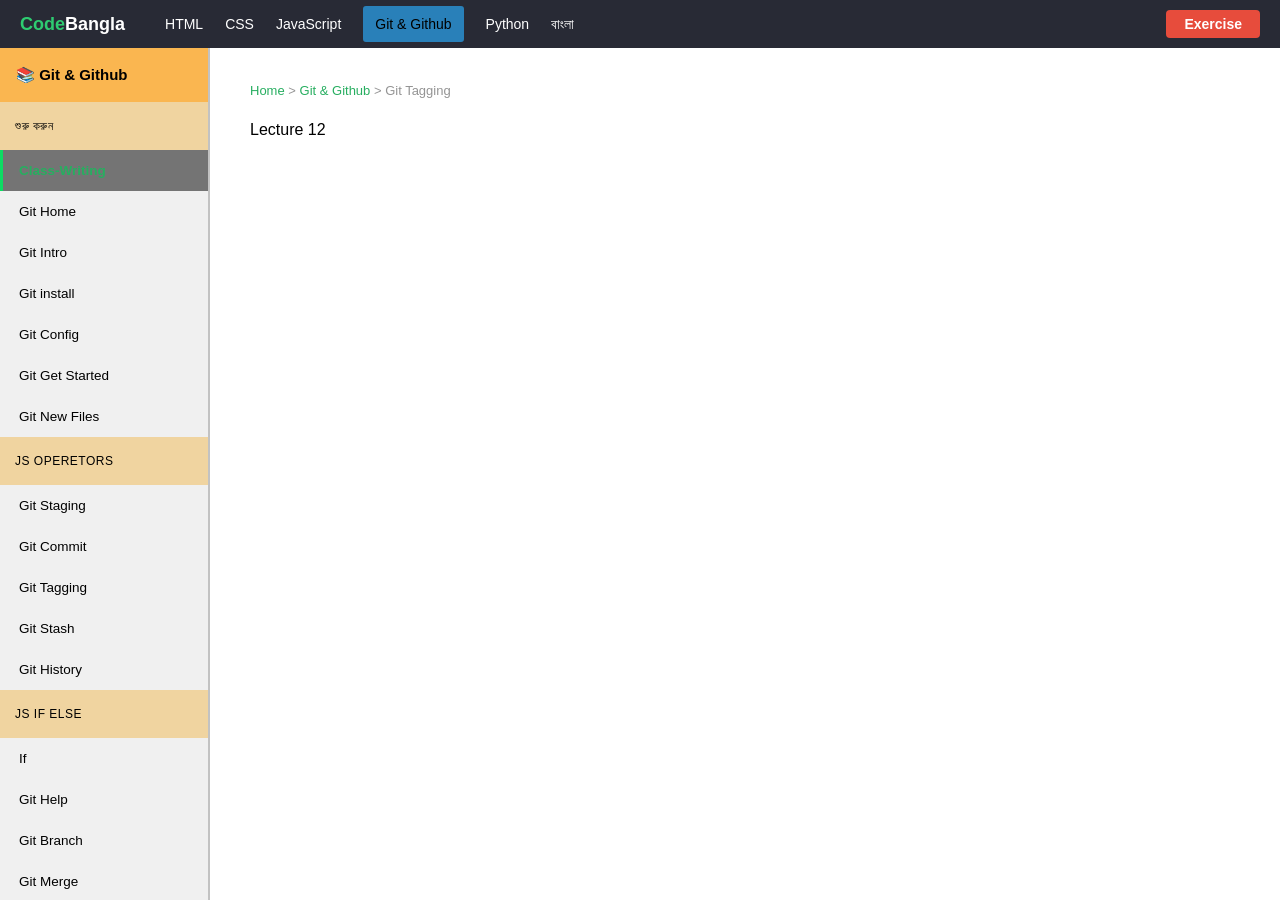
==== commit ab143c81: "Git-&-Github: All Tag move In Home Tab" ====
--- a/04-Git-Github/04-Git-Github.html
+++ b/04-Git-Github/04-Git-Github.html
@@ -151,7 +151,26 @@
         <div>Lecture 12</div> 
 
 
-        <main>
+ 
+
+
+    </div>
+
+<!-- Class-Writing End -->
+
+
+
+
+
+
+
+
+
+
+<!--? Class-01 Introduction পেজ এর জন্য -->
+<!--! Class-01 Introduction পেজ এর জন্য -->
+    <div class="page" id="page-introduction">
+               <main>
         <section class="command-section">
             <h2 class="git-all-tag">১. গিট সেটআপ (Setup & Config)</h2>
             <table>
@@ -591,26 +610,6 @@
 
     
     </main>
-
-
-    </div>
-
-<!-- Class-Writing End -->
-
-
-
-
-
-
-
-
-
-
-<!--? Class-01 Introduction পেজ এর জন্য -->
-<!--! Class-01 Introduction পেজ এর জন্য -->
-    <div class="page" id="page-introduction">
-        <h1>JS introduction</h1>
-        <p>introduction সংক্রান্ত আলোচনা এখানে থাকবে।</p>
     </div>
 
     <!-- End On Page: CSS পরিচিতি -->
